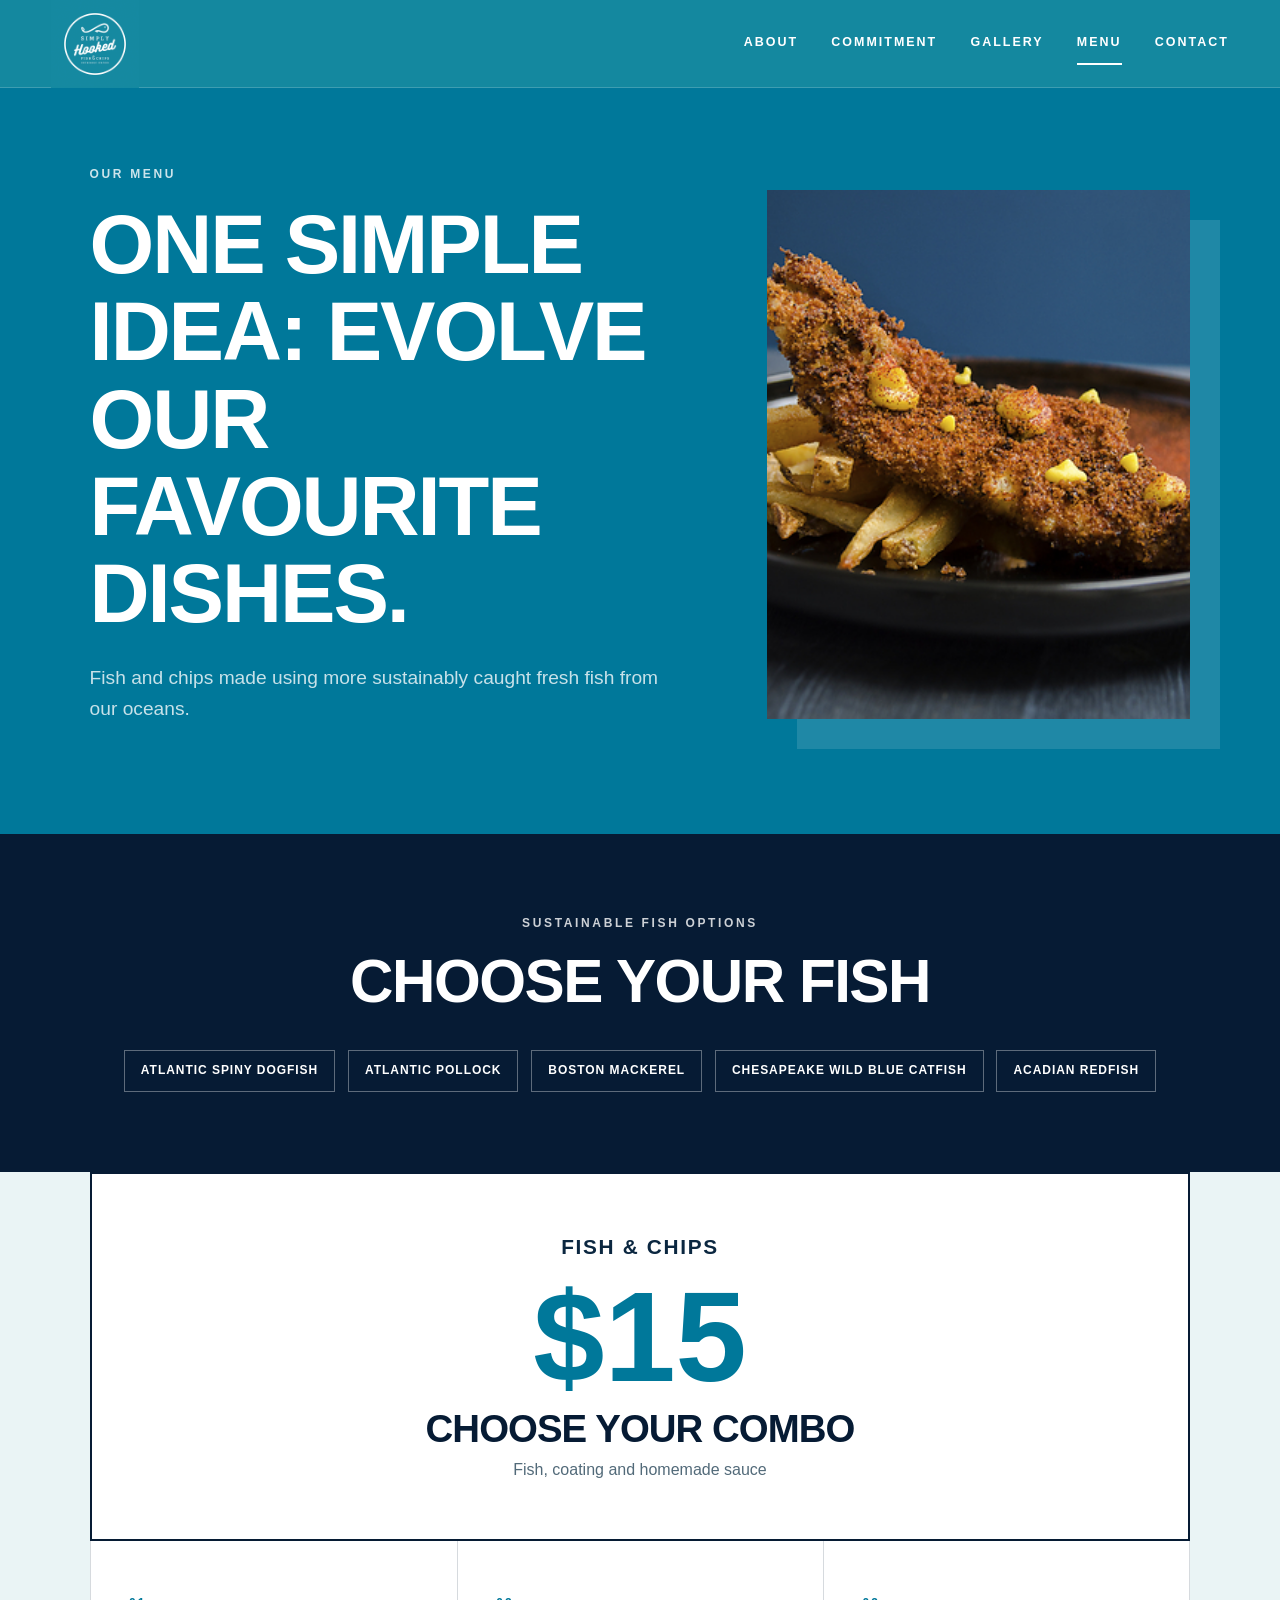
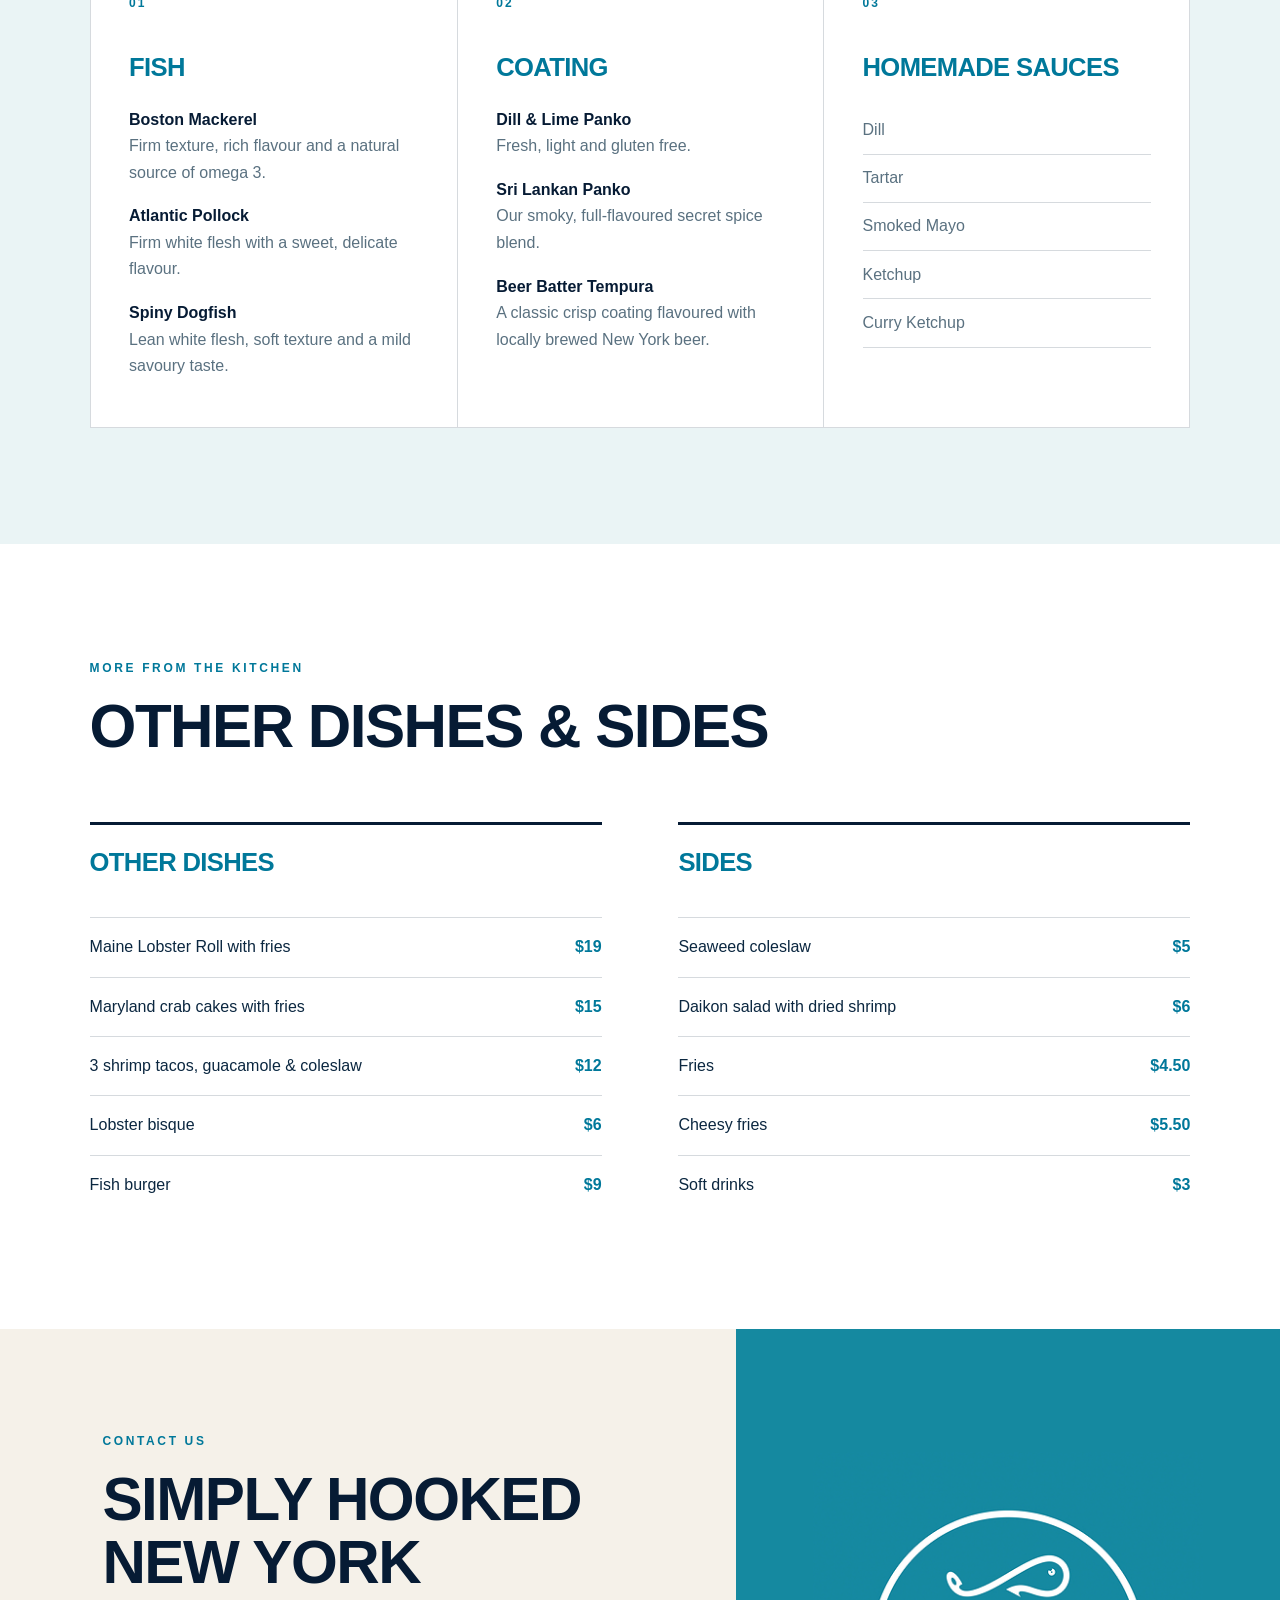
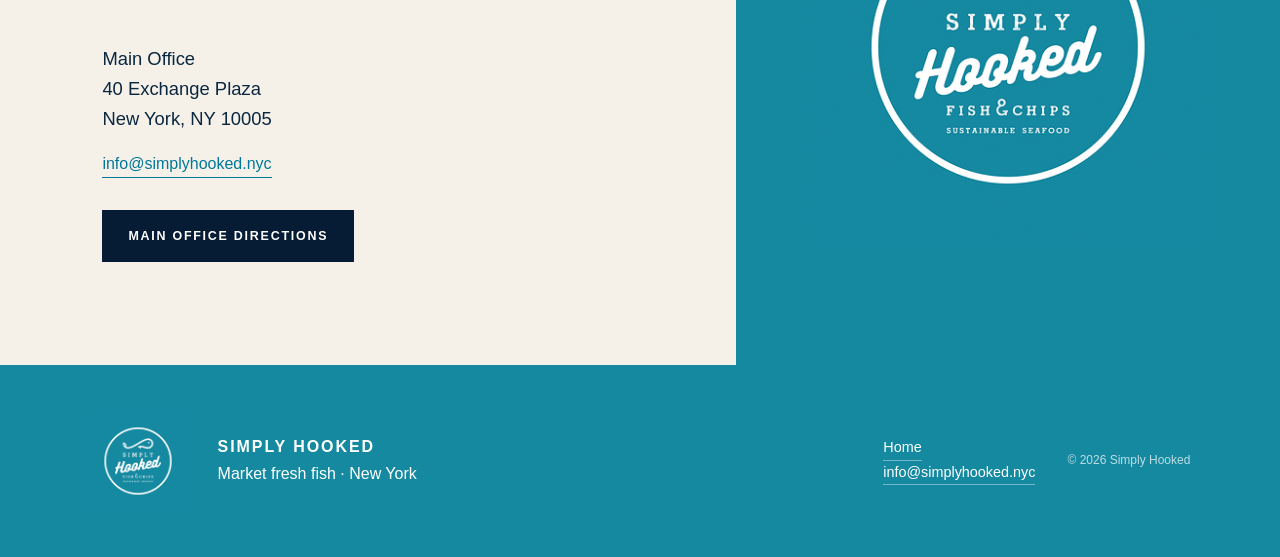
==== menu/index.html @ 81e4b029 "Rebuild Simply Hooked as a standalone Vercel site" ====
<!doctype html>
<html lang="en">
<head>
  <meta charset="utf-8">
  <meta name="viewport" content="width=device-width, initial-scale=1">
  <meta name="description" content="Simply Hooked sustainable fish and chips menu, coatings, sauces and other dishes.">
  <title>Menu | Simply Hooked</title>
  <link rel="icon" type="image/svg+xml" href="/favicon.svg">
  <link rel="stylesheet" href="/styles.css">
  <script src="/script.js" defer></script>
</head>
<body>
  <a class="skip-link" href="#main">Skip to content</a>
  <header class="site-header" data-header>
    <a class="brand" href="/" aria-label="Simply Hooked home">
      <img src="/assets/simply-hooked-logo.jpg" alt="Simply Hooked Fish &amp; Chips">
    </a>
    <button class="menu-toggle" type="button" aria-expanded="false" aria-controls="site-nav" data-menu-toggle>
      <span></span><span></span><span></span>
      <span class="sr-only">Open navigation</span>
    </button>
    <nav class="site-nav" id="site-nav" aria-label="Main navigation" data-nav>
      <a href="/#about">About</a>
      <a href="/#commitment">Commitment</a>
      <a href="/#gallery">Gallery</a>
      <a href="/menu/" aria-current="page">Menu</a>
      <a href="#contact">Contact</a>
    </nav>
  </header>

  <main id="main">
    <section class="menu-hero">
      <div class="menu-hero-copy reveal">
        <p class="eyebrow">Our menu</p>
        <h1>One simple idea: evolve our favourite dishes.</h1>
        <p>Fish and chips made using more sustainably caught fresh fish from our oceans.</p>
      </div>
      <div class="menu-hero-photo reveal delay-1">
        <img src="/assets/simply-hooked-fish.jpg" alt="Simply Hooked fish and chips">
      </div>
    </section>

    <section class="fish-options">
      <p class="eyebrow">Sustainable fish options</p>
      <h2>Choose your fish</h2>
      <div class="fish-list" role="list">
        <span role="listitem">Atlantic Spiny Dogfish</span>
        <span role="listitem">Atlantic Pollock</span>
        <span role="listitem">Boston Mackerel</span>
        <span role="listitem">Chesapeake Wild Blue Catfish</span>
        <span role="listitem">Acadian Redfish</span>
      </div>
    </section>

    <section class="combo-section">
      <div class="price-card reveal">
        <p>Fish &amp; Chips</p>
        <strong>$15</strong>
        <h2>Choose your combo</h2>
        <span>Fish, coating and homemade sauce</span>
      </div>
      <div class="combo-columns">
        <article class="menu-column reveal">
          <span class="menu-index">01</span>
          <h3>Fish</h3>
          <dl>
            <dt>Boston Mackerel</dt>
            <dd>Firm texture, rich flavour and a natural source of omega 3.</dd>
            <dt>Atlantic Pollock</dt>
            <dd>Firm white flesh with a sweet, delicate flavour.</dd>
            <dt>Spiny Dogfish</dt>
            <dd>Lean white flesh, soft texture and a mild savoury taste.</dd>
          </dl>
        </article>
        <article class="menu-column reveal delay-1">
          <span class="menu-index">02</span>
          <h3>Coating</h3>
          <dl>
            <dt>Dill &amp; Lime Panko</dt>
            <dd>Fresh, light and gluten free.</dd>
            <dt>Sri Lankan Panko</dt>
            <dd>Our smoky, full-flavoured secret spice blend.</dd>
            <dt>Beer Batter Tempura</dt>
            <dd>A classic crisp coating flavoured with locally brewed New York beer.</dd>
          </dl>
        </article>
        <article class="menu-column reveal delay-2">
          <span class="menu-index">03</span>
          <h3>Homemade Sauces</h3>
          <ul class="plain-list">
            <li>Dill</li>
            <li>Tartar</li>
            <li>Smoked Mayo</li>
            <li>Ketchup</li>
            <li>Curry Ketchup</li>
          </ul>
        </article>
      </div>
    </section>

    <section class="full-menu">
      <div class="section-heading reveal">
        <p class="eyebrow dark">More from the kitchen</p>
        <h2>Other dishes &amp; sides</h2>
      </div>
      <div class="menu-groups">
        <article class="menu-group reveal">
          <h3>Other Dishes</h3>
          <div class="menu-row"><span>Maine Lobster Roll with fries</span><b>$19</b></div>
          <div class="menu-row"><span>Maryland crab cakes with fries</span><b>$15</b></div>
          <div class="menu-row"><span>3 shrimp tacos, guacamole &amp; coleslaw</span><b>$12</b></div>
          <div class="menu-row"><span>Lobster bisque</span><b>$6</b></div>
          <div class="menu-row"><span>Fish burger</span><b>$9</b></div>
        </article>
        <article class="menu-group reveal delay-1">
          <h3>Sides</h3>
          <div class="menu-row"><span>Seaweed coleslaw</span><b>$5</b></div>
          <div class="menu-row"><span>Daikon salad with dried shrimp</span><b>$6</b></div>
          <div class="menu-row"><span>Fries</span><b>$4.50</b></div>
          <div class="menu-row"><span>Cheesy fries</span><b>$5.50</b></div>
          <div class="menu-row"><span>Soft drinks</span><b>$3</b></div>
        </article>
      </div>
    </section>

    <section class="contact" id="contact">
      <div class="contact-copy reveal">
        <p class="eyebrow dark">Contact us</p>
        <h2>Simply Hooked New York</h2>
        <address>
          Main Office<br>
          40 Exchange Plaza<br>
          New York, NY 10005
        </address>
        <a class="contact-email" href="mailto:info@simplyhooked.nyc">info@simplyhooked.nyc</a>
        <a class="button button-dark" href="https://www.google.com/maps/search/?api=1&amp;query=40+Exchange+Plaza+New+York+NY+10005" target="_blank" rel="noopener">Main office directions</a>
      </div>
      <div class="contact-mark reveal delay-1">
        <img src="/assets/simply-hooked-logo.jpg" alt="Simply Hooked Fish &amp; Chips">
      </div>
    </section>
  </main>

  <footer class="site-footer">
    <a class="footer-brand" href="/">
      <img src="/assets/simply-hooked-logo.jpg" alt="Simply Hooked">
    </a>
    <div>
      <p class="footer-title">Simply Hooked</p>
      <p>Market fresh fish · New York</p>
    </div>
    <div class="footer-links">
      <a href="/">Home</a>
      <a href="mailto:info@simplyhooked.nyc">info@simplyhooked.nyc</a>
    </div>
    <p class="copyright">© <span data-year></span> Simply Hooked</p>
  </footer>
</body>
</html>
---- styles.css ----
:root {
  --teal: #1589a0;
  --teal-deep: #00789a;
  --teal-dark: #00647f;
  --navy: #061b34;
  --ink: #0b2740;
  --mist: #eaf4f5;
  --sand: #f5f1e9;
  --white: #fff;
  --line: rgba(6, 27, 52, .16);
  --font-display: "Avenir Next Condensed", "Arial Narrow", "Helvetica Neue", Arial, sans-serif;
  --font-body: "Avenir Next", "Helvetica Neue", Arial, sans-serif;
}

* { box-sizing: border-box; }
html { scroll-behavior: smooth; }
body {
  margin: 0;
  color: var(--ink);
  background: var(--white);
  font-family: var(--font-body);
  font-size: 16px;
  line-height: 1.65;
  -webkit-font-smoothing: antialiased;
}
img { display: block; max-width: 100%; }
a { color: inherit; text-decoration: none; }
button { font: inherit; }
.sr-only { position: absolute; width: 1px; height: 1px; padding: 0; margin: -1px; overflow: hidden; clip: rect(0, 0, 0, 0); white-space: nowrap; border: 0; }
.skip-link { position: fixed; left: 1rem; top: -5rem; z-index: 100; padding: .8rem 1rem; background: var(--white); color: var(--navy); border-radius: .25rem; }
.skip-link:focus { top: 1rem; }

.site-header {
  position: fixed;
  inset: 0 0 auto 0;
  z-index: 50;
  height: 88px;
  padding: 0 clamp(1.2rem, 4vw, 4.5rem);
  display: flex;
  align-items: center;
  justify-content: space-between;
  background: rgba(21, 137, 160, .96);
  border-bottom: 1px solid rgba(255,255,255,.18);
  transition: height .25s ease, box-shadow .25s ease;
}
.site-header.is-scrolled { height: 72px; box-shadow: 0 12px 30px rgba(3,23,41,.16); }
.brand { width: 88px; height: 88px; overflow: hidden; transition: width .25s ease, height .25s ease; }
.brand img { width: 100%; height: 100%; object-fit: cover; }
.site-header.is-scrolled .brand { width: 72px; height: 72px; }
.site-nav { display: flex; align-items: center; gap: clamp(1rem, 2.6vw, 2.5rem); }
.site-nav a { color: var(--white); text-transform: uppercase; font-size: .78rem; font-weight: 700; letter-spacing: .16em; padding: .65rem 0; border-bottom: 2px solid transparent; }
.site-nav a:hover, .site-nav a:focus-visible, .site-nav a[aria-current="page"] { border-color: var(--white); }
.menu-toggle { display: none; border: 0; background: none; padding: .65rem; cursor: pointer; }
.menu-toggle > span:not(.sr-only) { display: block; width: 26px; height: 2px; margin: 5px 0; background: var(--white); }

.hero { min-height: 790px; padding: 180px clamp(1.2rem, 7vw, 8rem) 120px; position: relative; overflow: hidden; color: var(--white); }
.home-hero {
  display: grid;
  grid-template-columns: minmax(0, 1fr) minmax(360px, .8fr);
  gap: clamp(3rem, 7vw, 8rem);
  align-items: center;
  background:
    radial-gradient(circle at 12% 20%, rgba(255,255,255,.12), transparent 28%),
    linear-gradient(135deg, var(--teal) 0%, var(--teal-deep) 52%, var(--teal-dark) 100%);
}
.home-hero::before { content: ""; position: absolute; width: 520px; height: 520px; border: 1px solid rgba(255,255,255,.12); border-radius: 50%; left: -220px; top: 120px; box-shadow: 0 0 0 70px rgba(255,255,255,.025), 0 0 0 140px rgba(255,255,255,.018); }
.hero-copy, .hero-image { position: relative; z-index: 2; }
.eyebrow { margin: 0 0 1rem; text-transform: uppercase; font-size: .75rem; font-weight: 800; letter-spacing: .22em; color: rgba(255,255,255,.8); }
.eyebrow.dark { color: var(--teal-deep); }
h1, h2, h3, p { margin-top: 0; }
h1, h2, h3 { font-family: var(--font-display); line-height: 1.05; letter-spacing: -.025em; }
h1 { max-width: 760px; margin-bottom: 1.5rem; font-size: clamp(3.6rem, 7.4vw, 7.8rem); font-weight: 800; text-transform: uppercase; }
h2 { font-size: clamp(2.4rem, 4.7vw, 5.1rem); font-weight: 800; text-transform: uppercase; }
h3 { font-size: clamp(1.35rem, 2vw, 2rem); }
.hero-lede { max-width: 650px; margin-bottom: 2rem; font-size: clamp(1.05rem, 1.4vw, 1.3rem); color: rgba(255,255,255,.88); }
.hero-actions { display: flex; align-items: center; gap: 1.6rem; flex-wrap: wrap; }
.button { display: inline-flex; justify-content: center; align-items: center; min-height: 52px; padding: .75rem 1.5rem; border: 2px solid currentColor; font-size: .78rem; font-weight: 800; letter-spacing: .14em; text-transform: uppercase; transition: transform .2s ease, background .2s ease, color .2s ease; }
.button:hover, .button:focus-visible { transform: translateY(-2px); }
.button-light { background: var(--white); color: var(--teal-deep); border-color: var(--white); }
.button-light:hover { background: transparent; color: var(--white); }
.button-dark { background: var(--navy); color: var(--white); border-color: var(--navy); }
.button-dark:hover { background: transparent; color: var(--navy); }
.text-link { font-size: .8rem; font-weight: 800; letter-spacing: .14em; text-transform: uppercase; border-bottom: 1px solid rgba(255,255,255,.7); }
.hero-image { align-self: stretch; min-height: 470px; margin: 30px 0; overflow: hidden; box-shadow: 0 30px 70px rgba(0,31,54,.28); }
.hero-image img { width: 100%; height: 100%; object-fit: cover; transform: scale(1.04); }
.image-note { position: absolute; left: 0; bottom: 0; padding: 1rem 1.4rem; background: var(--navy); font-size: .76rem; letter-spacing: .1em; text-transform: uppercase; }
.wave-edge { position: absolute; z-index: 3; inset: auto 0 0; height: 48px; background: radial-gradient(38px 32px at 50% 0, transparent 50%, var(--white) 52%) repeat-x; background-size: 76px 48px; }

.intro { padding: clamp(6rem, 10vw, 10rem) clamp(1.2rem, 7vw, 8rem); }
.section-heading { max-width: 780px; margin-bottom: 4rem; }
.section-heading h2 { margin-bottom: 0; color: var(--navy); }
.section-heading.centered { margin-inline: auto; text-align: center; }
.story-grid { display: grid; grid-template-columns: repeat(3, minmax(0, 1fr)); border-top: 1px solid var(--line); }
.story-card { padding: 2.25rem clamp(1.2rem, 3vw, 3rem) 1rem 0; }
.story-card + .story-card { padding-left: clamp(1.2rem, 3vw, 3rem); border-left: 1px solid var(--line); }
.number, .menu-index { display: inline-block; margin-bottom: 2.5rem; color: var(--teal-deep); font-size: .75rem; font-weight: 800; letter-spacing: .18em; }
.story-card h3 { min-height: 2.1em; color: var(--navy); text-transform: uppercase; }
.story-card p { color: #496172; }

.commitment { min-height: 650px; display: grid; grid-template-columns: .75fr 1.25fr; background: var(--navy); color: var(--white); }
.commitment-mark { display: grid; place-items: center; min-height: 500px; position: relative; overflow: hidden; background: var(--teal); }
.commitment-mark::before, .commitment-mark::after { content: ""; position: absolute; border: 1px solid rgba(255,255,255,.28); border-radius: 50%; }
.commitment-mark::before { width: 390px; height: 390px; }
.commitment-mark::after { width: 270px; height: 270px; }
.commitment-mark span { z-index: 1; font-family: var(--font-display); font-size: clamp(6rem, 13vw, 13rem); font-weight: 900; letter-spacing: -.12em; color: transparent; -webkit-text-stroke: 2px rgba(255,255,255,.75); }
.commitment-copy { align-self: center; max-width: 800px; padding: clamp(4rem, 8vw, 8rem); }
.commitment-copy h2 { margin-bottom: 2rem; }
.commitment-copy p:not(.eyebrow) { max-width: 680px; color: rgba(255,255,255,.72); }

.gallery { padding: clamp(6rem, 10vw, 10rem) clamp(1.2rem, 7vw, 8rem); background: var(--teal-deep); color: var(--white); }
.gallery .section-heading h2 { color: var(--white); }
.gallery-grid { display: grid; grid-template-columns: 1.35fr .75fr .75fr; grid-template-rows: 260px 260px; gap: 1rem; }
.gallery-main { grid-row: 1 / span 2; margin: 0; position: relative; overflow: hidden; }
.gallery-main img { width: 100%; height: 100%; object-fit: cover; }
.gallery-main figcaption { position: absolute; inset: auto 0 0; padding: 1.1rem 1.3rem; background: linear-gradient(transparent, rgba(3,25,45,.8)); text-transform: uppercase; font-size: .8rem; font-weight: 800; letter-spacing: .13em; }
.gallery-tile { display: flex; flex-direction: column; justify-content: flex-end; min-height: 220px; padding: 1.5rem; border: 1px solid rgba(255,255,255,.28); overflow: hidden; position: relative; }
.gallery-tile::before { content: ""; position: absolute; inset: 0; opacity: .55; }
.gallery-tile span, .gallery-tile strong { position: relative; z-index: 1; }
.gallery-tile span { font-size: .72rem; text-transform: uppercase; letter-spacing: .16em; color: rgba(255,255,255,.72); }
.gallery-tile strong { font-family: var(--font-display); font-size: clamp(1.5rem, 2.2vw, 2.6rem); text-transform: uppercase; }
.tile-fish::before { background: repeating-radial-gradient(circle at 90% 10%, transparent 0 18px, rgba(255,255,255,.18) 19px 20px); }
.tile-coating { background: var(--navy); }
.tile-coating::before { background: linear-gradient(135deg, transparent 20%, rgba(255,255,255,.14) 20% 22%, transparent 22% 42%, rgba(255,255,255,.14) 42% 44%, transparent 44%); }
.tile-sauce { grid-column: 2 / span 2; background: #d7ab58; color: var(--navy); }
.tile-sauce span { color: rgba(6,27,52,.68); }
.tile-sauce::before { background: radial-gradient(circle at 85% 50%, transparent 0 55px, rgba(6,27,52,.2) 56px 58px, transparent 59px 84px, rgba(6,27,52,.15) 85px 87px, transparent 88px); }

.menu-cta { padding: 5rem clamp(1.2rem, 7vw, 8rem); display: flex; align-items: center; justify-content: space-between; gap: 2rem; background: var(--sand); }
.menu-cta h2 { margin-bottom: 0; font-size: clamp(2rem, 4vw, 4rem); color: var(--navy); }

.site-footer { padding: 3rem clamp(1.2rem, 7vw, 8rem); display: grid; grid-template-columns: auto 1fr auto auto; gap: 2rem; align-items: center; background: var(--teal); color: var(--white); }
.footer-brand { width: 96px; height: 96px; overflow: hidden; }
.footer-brand img { width: 100%; height: 100%; object-fit: cover; }
.footer-title { margin-bottom: 0; font-weight: 800; text-transform: uppercase; letter-spacing: .12em; }
.site-footer p { margin-bottom: 0; }
.footer-links { display: flex; flex-direction: column; align-items: flex-start; font-size: .9rem; }
.footer-links a { border-bottom: 1px solid rgba(255,255,255,.4); }
.copyright { font-size: .75rem; opacity: .72; }

/* Menu */
.menu-hero { min-height: 700px; padding: 165px clamp(1.2rem, 7vw, 8rem) 90px; display: grid; grid-template-columns: 1fr .72fr; gap: clamp(2.5rem, 7vw, 7rem); align-items: center; color: var(--white); background: var(--teal-deep); }
.menu-hero-copy h1 { font-size: clamp(3.3rem, 6.5vw, 7rem); }
.menu-hero-copy > p:last-child { max-width: 590px; font-size: 1.2rem; color: rgba(255,255,255,.78); }
.menu-hero-photo { aspect-ratio: 4 / 5; overflow: hidden; box-shadow: 30px 30px 0 rgba(255,255,255,.12); }
.menu-hero-photo img { width: 100%; height: 100%; object-fit: cover; }
.fish-options { padding: 5rem clamp(1.2rem, 7vw, 8rem); text-align: center; background: var(--navy); color: var(--white); }
.fish-options h2 { margin-bottom: 2.3rem; }
.fish-list { display: flex; justify-content: center; flex-wrap: wrap; gap: .8rem; }
.fish-list span { padding: .65rem 1rem; border: 1px solid rgba(255,255,255,.35); text-transform: uppercase; font-size: .75rem; font-weight: 700; letter-spacing: .08em; }
.combo-section { padding: 0 clamp(1.2rem, 7vw, 8rem) clamp(6rem, 9vw, 9rem); background: var(--mist); }
.price-card { transform: translateY(-1px); padding: 3.5rem 2rem; text-align: center; border: 2px solid var(--navy); background: var(--white); }
.price-card > p { margin-bottom: 0; font-size: 1.3rem; font-weight: 800; text-transform: uppercase; letter-spacing: .08em; }
.price-card strong { display: block; margin: .5rem 0; color: var(--teal-deep); font-family: var(--font-display); font-size: clamp(5rem, 10vw, 9rem); line-height: 1; }
.price-card h2 { margin-bottom: .5rem; font-size: clamp(2rem, 3vw, 3.5rem); color: var(--navy); }
.price-card > span { color: #526a79; }
.combo-columns { display: grid; grid-template-columns: repeat(3, minmax(0,1fr)); background: var(--white); border: 1px solid var(--line); border-top: 0; }
.menu-column { padding: 3rem clamp(1.5rem, 3vw, 3.2rem); }
.menu-column + .menu-column { border-left: 1px solid var(--line); }
.menu-column h3 { color: var(--teal-deep); text-transform: uppercase; }
.menu-column dl, .menu-column dd { margin: 0; }
.menu-column dt { margin-top: 1.1rem; font-weight: 800; color: var(--navy); }
.menu-column dd { color: #5a7180; }
.plain-list { margin: 0; padding: 0; list-style: none; color: #5a7180; }
.plain-list li { padding: .65rem 0; border-bottom: 1px solid var(--line); }
.full-menu { padding: clamp(6rem, 9vw, 9rem) clamp(1.2rem, 7vw, 8rem); }
.menu-groups { display: grid; grid-template-columns: 1fr 1fr; gap: clamp(2rem, 6vw, 6rem); }
.menu-group { border-top: 3px solid var(--navy); }
.menu-group h3 { padding: 1.5rem 0 1rem; text-transform: uppercase; color: var(--teal-deep); }
.menu-row { display: grid; grid-template-columns: 1fr auto; gap: 1.5rem; padding: 1rem 0; border-top: 1px solid var(--line); }
.menu-row b { color: var(--teal-deep); }
.contact { min-height: 560px; display: grid; grid-template-columns: 1.15fr .85fr; background: var(--sand); }
.contact-copy { padding: clamp(4.5rem, 8vw, 8rem); }
.contact-copy h2 { max-width: 650px; color: var(--navy); }
.contact-copy address { margin-bottom: 1rem; font-style: normal; font-size: 1.15rem; }
.contact-email { display: block; width: max-content; margin-bottom: 2rem; color: var(--teal-deep); border-bottom: 1px solid currentColor; }
.contact-mark { display: grid; place-items: center; background: var(--teal); }
.contact-mark img { width: min(390px, 76%); }

.reveal { opacity: 0; transform: translateY(22px); transition: opacity .7s ease, transform .7s ease; }
.reveal.is-visible { opacity: 1; transform: none; }
.delay-1 { transition-delay: .1s; }
.delay-2 { transition-delay: .2s; }
@media (prefers-reduced-motion: reduce) { html { scroll-behavior: auto; } .reveal { opacity: 1; transform: none; transition: none; } }

@media (max-width: 980px) {
  .home-hero, .menu-hero { grid-template-columns: 1fr; }
  .home-hero { padding-top: 150px; }
  .hero-image { min-height: 380px; margin-top: 0; }
  .story-grid, .combo-columns { grid-template-columns: 1fr; }
  .story-card + .story-card, .menu-column + .menu-column { padding-left: 0; border-left: 0; border-top: 1px solid var(--line); }
  .story-card { padding: 2rem 0; }
  .story-card h3 { min-height: 0; }
  .commitment { grid-template-columns: 1fr; }
  .commitment-mark { min-height: 380px; }
  .gallery-grid { grid-template-columns: 1fr 1fr; grid-template-rows: 380px 230px 230px; }
  .gallery-main { grid-column: 1 / span 2; grid-row: auto; }
  .tile-sauce { grid-column: 1 / span 2; }
  .menu-hero-photo { aspect-ratio: 16 / 9; }
  .site-footer { grid-template-columns: auto 1fr auto; }
  .copyright { grid-column: 2 / span 2; }
}

@media (max-width: 720px) {
  .site-header { height: 72px; padding-inline: 1rem; }
  .brand, .site-header.is-scrolled .brand { width: 72px; height: 72px; }
  .menu-toggle { display: block; z-index: 2; }
  .site-nav { position: fixed; inset: 72px 0 auto; display: none; padding: 1.25rem; flex-direction: column; align-items: stretch; gap: 0; background: var(--navy); box-shadow: 0 20px 40px rgba(3,23,41,.28); }
  .site-nav.is-open { display: flex; }
  .site-nav a { padding: 1rem .25rem; border-bottom: 1px solid rgba(255,255,255,.14); }
  .hero { min-height: auto; padding: 125px 1.25rem 90px; }
  .home-hero { gap: 2rem; }
  h1 { font-size: clamp(3rem, 16vw, 5rem); }
  h2 { font-size: clamp(2rem, 10vw, 3.3rem); }
  .hero-image { min-height: 280px; }
  .intro, .gallery, .full-menu { padding: 5rem 1.25rem; }
  .section-heading { margin-bottom: 2.5rem; }
  .commitment-copy, .contact-copy { padding: 4.5rem 1.25rem; }
  .gallery-grid { display: block; }
  .gallery-main { height: 360px; margin-bottom: 1rem; }
  .gallery-tile { margin-bottom: 1rem; }
  .menu-cta { padding: 3.5rem 1.25rem; align-items: flex-start; flex-direction: column; }
  .site-footer { padding: 2.5rem 1.25rem; grid-template-columns: auto 1fr; }
  .footer-links, .copyright { grid-column: 1 / span 2; }
  .menu-hero { min-height: auto; padding: 125px 1.25rem 5rem; }
  .menu-hero-copy h1 { font-size: clamp(3rem, 14vw, 5.4rem); }
  .fish-options, .combo-section { padding-inline: 1.25rem; }
  .fish-options { padding-block: 4.5rem; }
  .price-card { padding-inline: 1rem; }
  .menu-column { padding: 2.25rem 1.4rem; }
  .menu-groups, .contact { grid-template-columns: 1fr; }
  .contact-mark { min-height: 360px; }
}
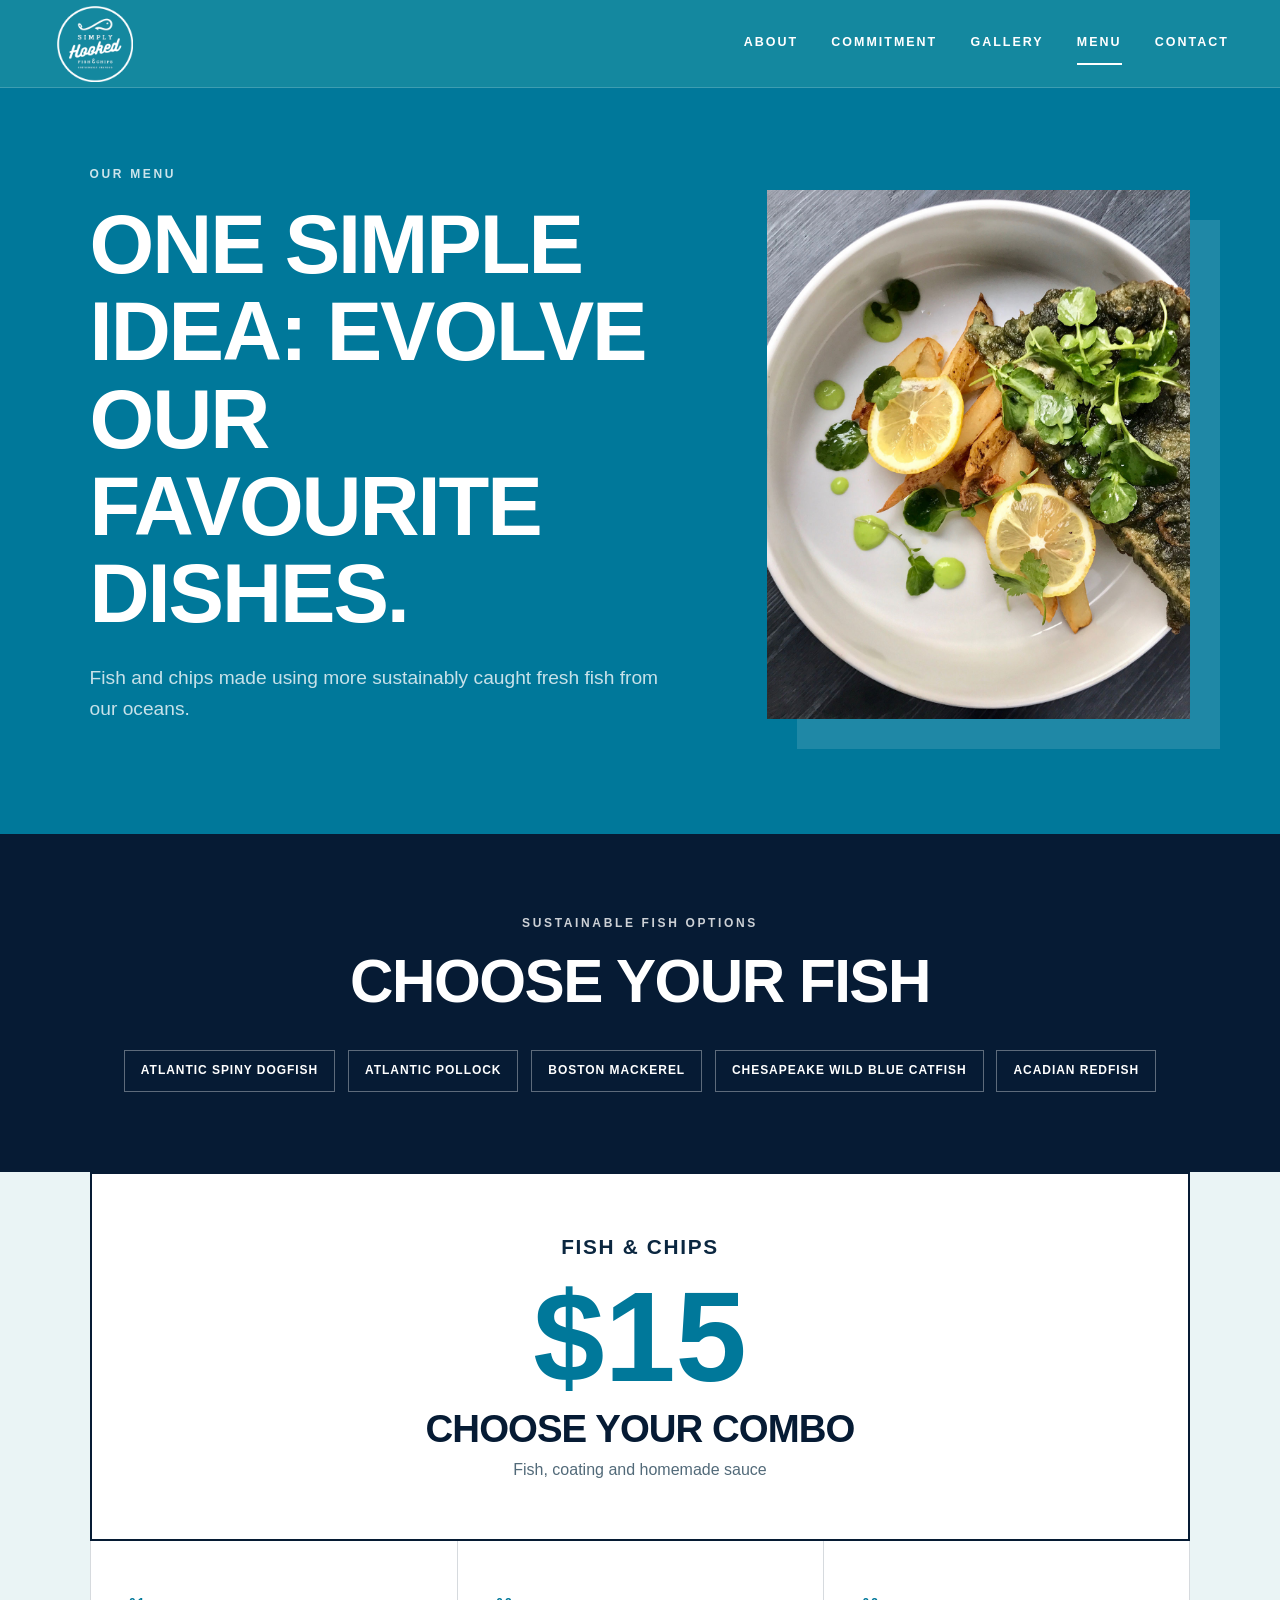
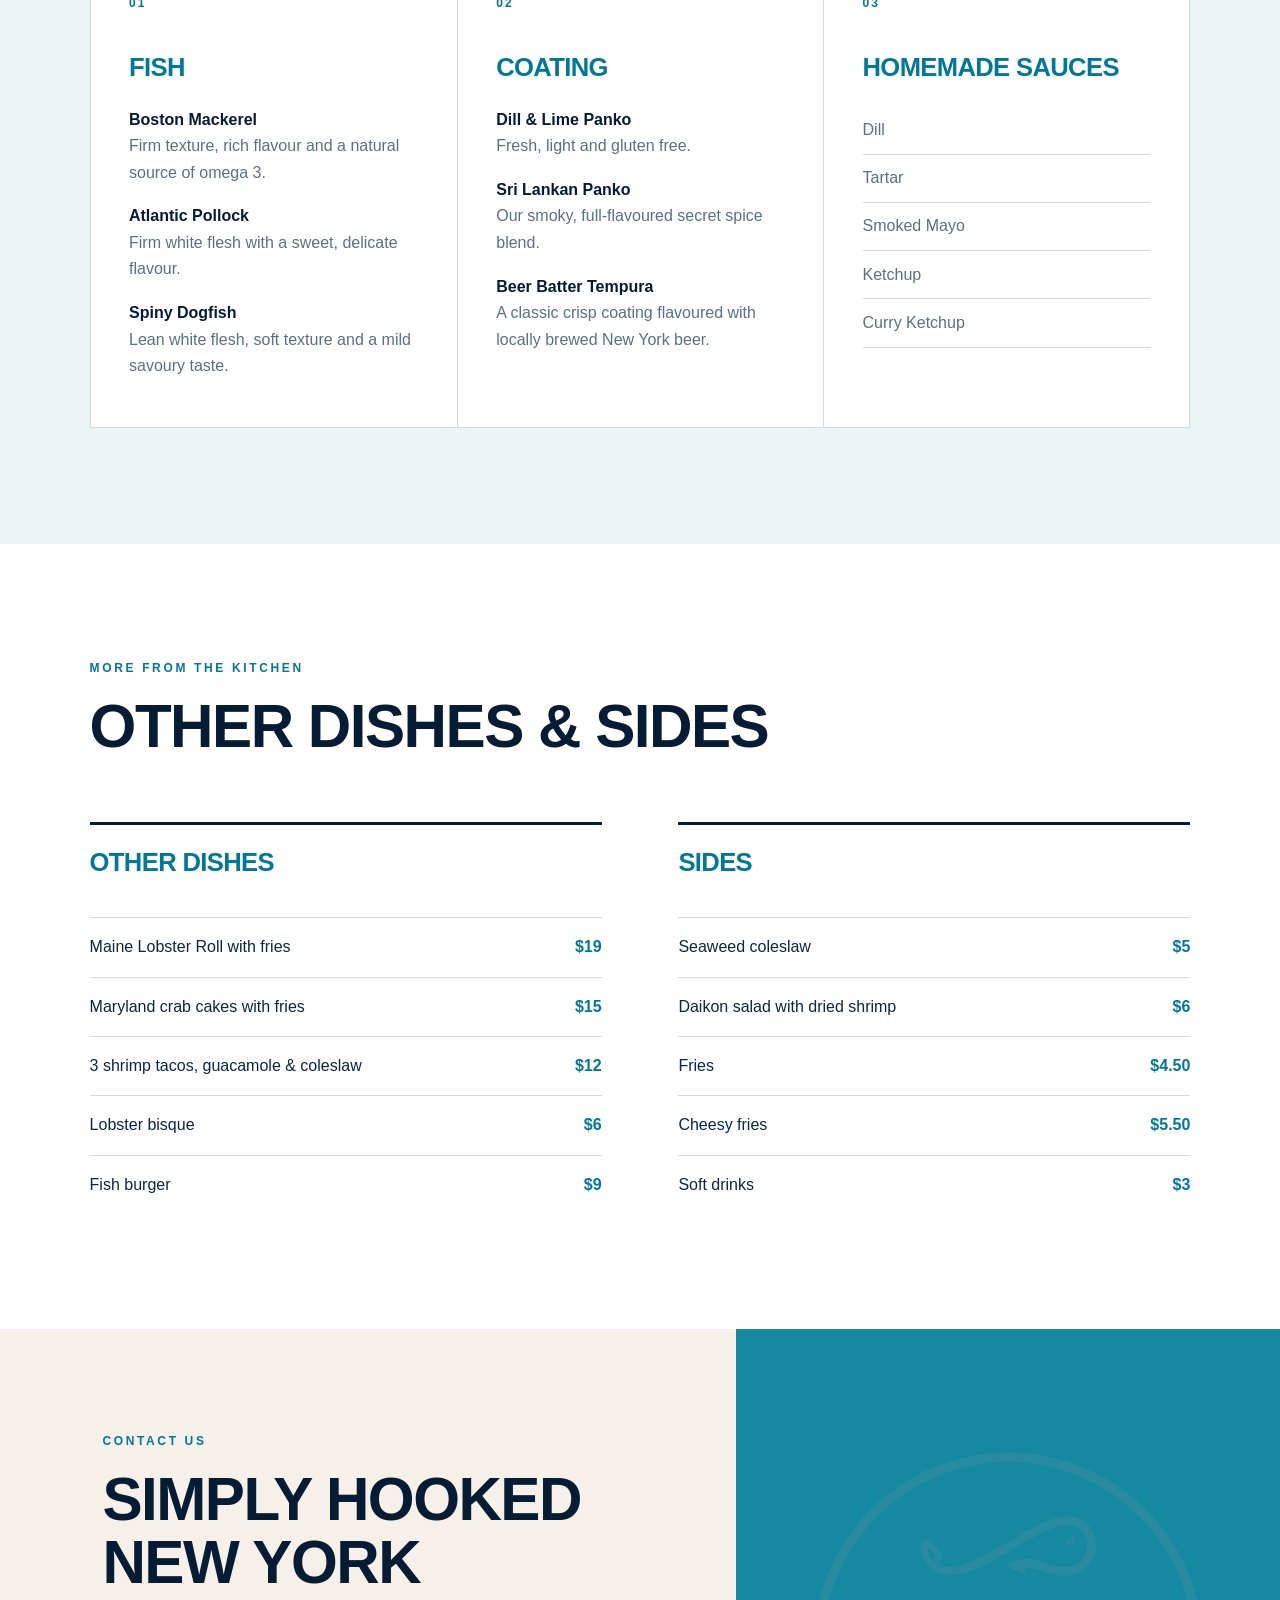
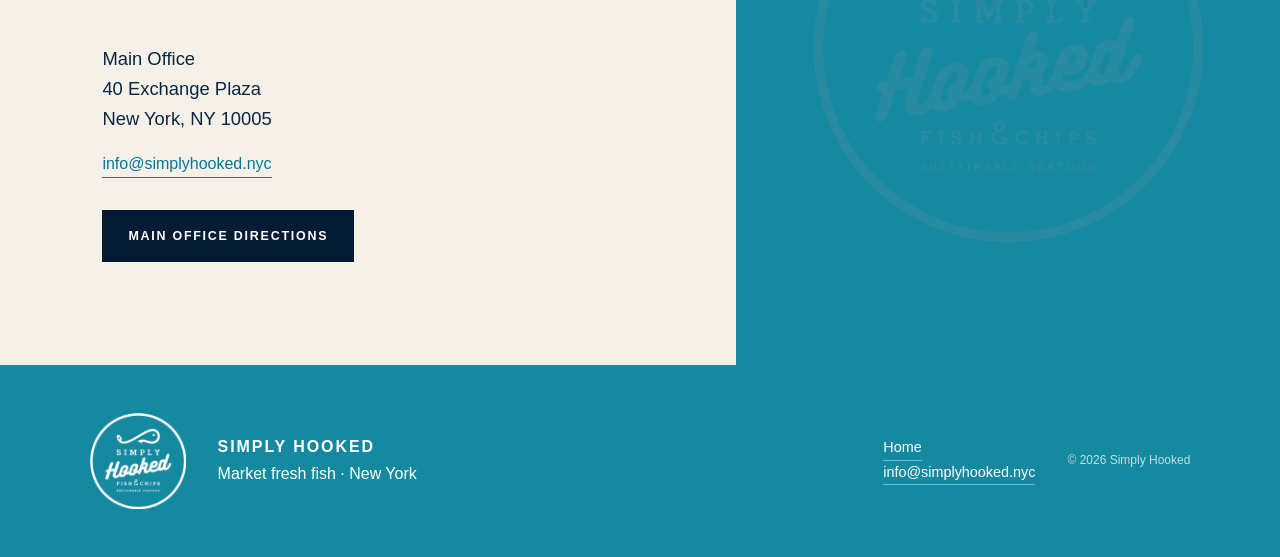
==== commit 09b151ab: "Use original Simply Hooked media assets" ====
--- a/menu/index.html
+++ b/menu/index.html
@@ -13,7 +13,7 @@
   <a class="skip-link" href="#main">Skip to content</a>
   <header class="site-header" data-header>
     <a class="brand" href="/" aria-label="Simply Hooked home">
-      <img src="/assets/simply-hooked-logo.jpg" alt="Simply Hooked Fish &amp; Chips">
+      <img src="/assets/Simply-Hooked-Logo-white-400.png" alt="Simply Hooked Fish &amp; Chips">
     </a>
     <button class="menu-toggle" type="button" aria-expanded="false" aria-controls="site-nav" data-menu-toggle>
       <span></span><span></span><span></span>
@@ -36,7 +36,7 @@
         <p>Fish and chips made using more sustainably caught fresh fish from our oceans.</p>
       </div>
       <div class="menu-hero-photo reveal delay-1">
-        <img src="/assets/simply-hooked-fish.jpg" alt="Simply Hooked fish and chips">
+        <img src="/assets/menumain.jpg" alt="Simply Hooked menu dishes">
       </div>
     </section>
 
@@ -136,14 +136,14 @@
         <a class="button button-dark" href="https://www.google.com/maps/search/?api=1&amp;query=40+Exchange+Plaza+New+York+NY+10005" target="_blank" rel="noopener">Main office directions</a>
       </div>
       <div class="contact-mark reveal delay-1">
-        <img src="/assets/simply-hooked-logo.jpg" alt="Simply Hooked Fish &amp; Chips">
+        <img src="/assets/Simply-Hooked-Logo-blue-400.png" alt="Simply Hooked Fish &amp; Chips">
       </div>
     </section>
   </main>
 
   <footer class="site-footer">
     <a class="footer-brand" href="/">
-      <img src="/assets/simply-hooked-logo.jpg" alt="Simply Hooked">
+      <img src="/assets/Simply-Hooked-Logo-white-400.png" alt="Simply Hooked">
     </a>
     <div>
       <p class="footer-title">Simply Hooked</p>
--- a/styles.css
+++ b/styles.css
@@ -45,7 +45,7 @@
 }
 .site-header.is-scrolled { height: 72px; box-shadow: 0 12px 30px rgba(3,23,41,.16); }
 .brand { width: 88px; height: 88px; overflow: hidden; transition: width .25s ease, height .25s ease; }
-.brand img { width: 100%; height: 100%; object-fit: cover; }
+.brand img { width: 100%; height: 100%; object-fit: contain; padding: 6px; }
 .site-header.is-scrolled .brand { width: 72px; height: 72px; }
 .site-nav { display: flex; align-items: center; gap: clamp(1rem, 2.6vw, 2.5rem); }
 .site-nav a { color: var(--white); text-transform: uppercase; font-size: .78rem; font-weight: 700; letter-spacing: .16em; padding: .65rem 0; border-bottom: 2px solid transparent; }
@@ -115,6 +115,7 @@
 .gallery-main figcaption { position: absolute; inset: auto 0 0; padding: 1.1rem 1.3rem; background: linear-gradient(transparent, rgba(3,25,45,.8)); text-transform: uppercase; font-size: .8rem; font-weight: 800; letter-spacing: .13em; }
 .gallery-tile { display: flex; flex-direction: column; justify-content: flex-end; min-height: 220px; padding: 1.5rem; border: 1px solid rgba(255,255,255,.28); overflow: hidden; position: relative; }
 .gallery-tile::before { content: ""; position: absolute; inset: 0; opacity: .55; }
+.gallery-photo::before { background: linear-gradient(0deg, rgba(6,27,52,.78), rgba(6,27,52,.05)), var(--tile-image) center / cover no-repeat; opacity: 1; }
 .gallery-tile span, .gallery-tile strong { position: relative; z-index: 1; }
 .gallery-tile span { font-size: .72rem; text-transform: uppercase; letter-spacing: .16em; color: rgba(255,255,255,.72); }
 .gallery-tile strong { font-family: var(--font-display); font-size: clamp(1.5rem, 2.2vw, 2.6rem); text-transform: uppercase; }
@@ -130,7 +131,7 @@
 
 .site-footer { padding: 3rem clamp(1.2rem, 7vw, 8rem); display: grid; grid-template-columns: auto 1fr auto auto; gap: 2rem; align-items: center; background: var(--teal); color: var(--white); }
 .footer-brand { width: 96px; height: 96px; overflow: hidden; }
-.footer-brand img { width: 100%; height: 100%; object-fit: cover; }
+.footer-brand img { width: 100%; height: 100%; object-fit: contain; }
 .footer-title { margin-bottom: 0; font-weight: 800; text-transform: uppercase; letter-spacing: .12em; }
 .site-footer p { margin-bottom: 0; }
 .footer-links { display: flex; flex-direction: column; align-items: flex-start; font-size: .9rem; }
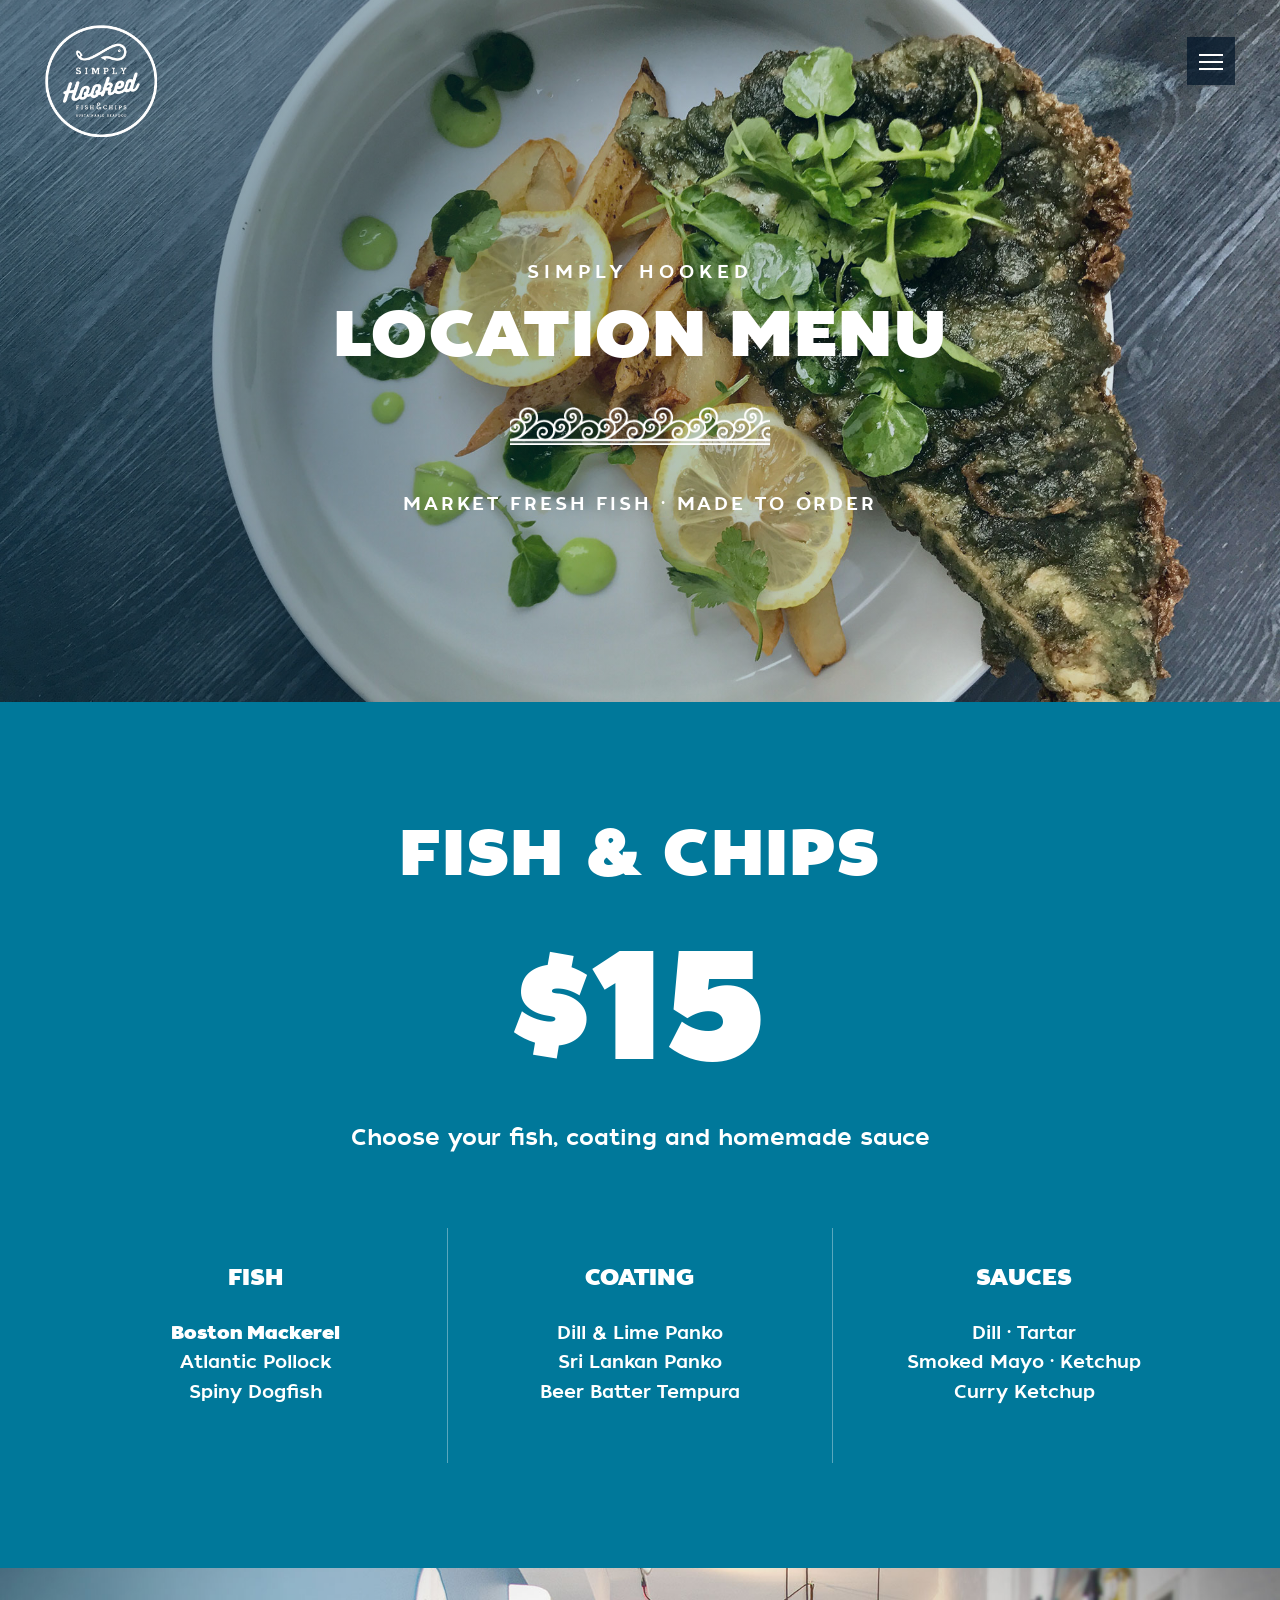
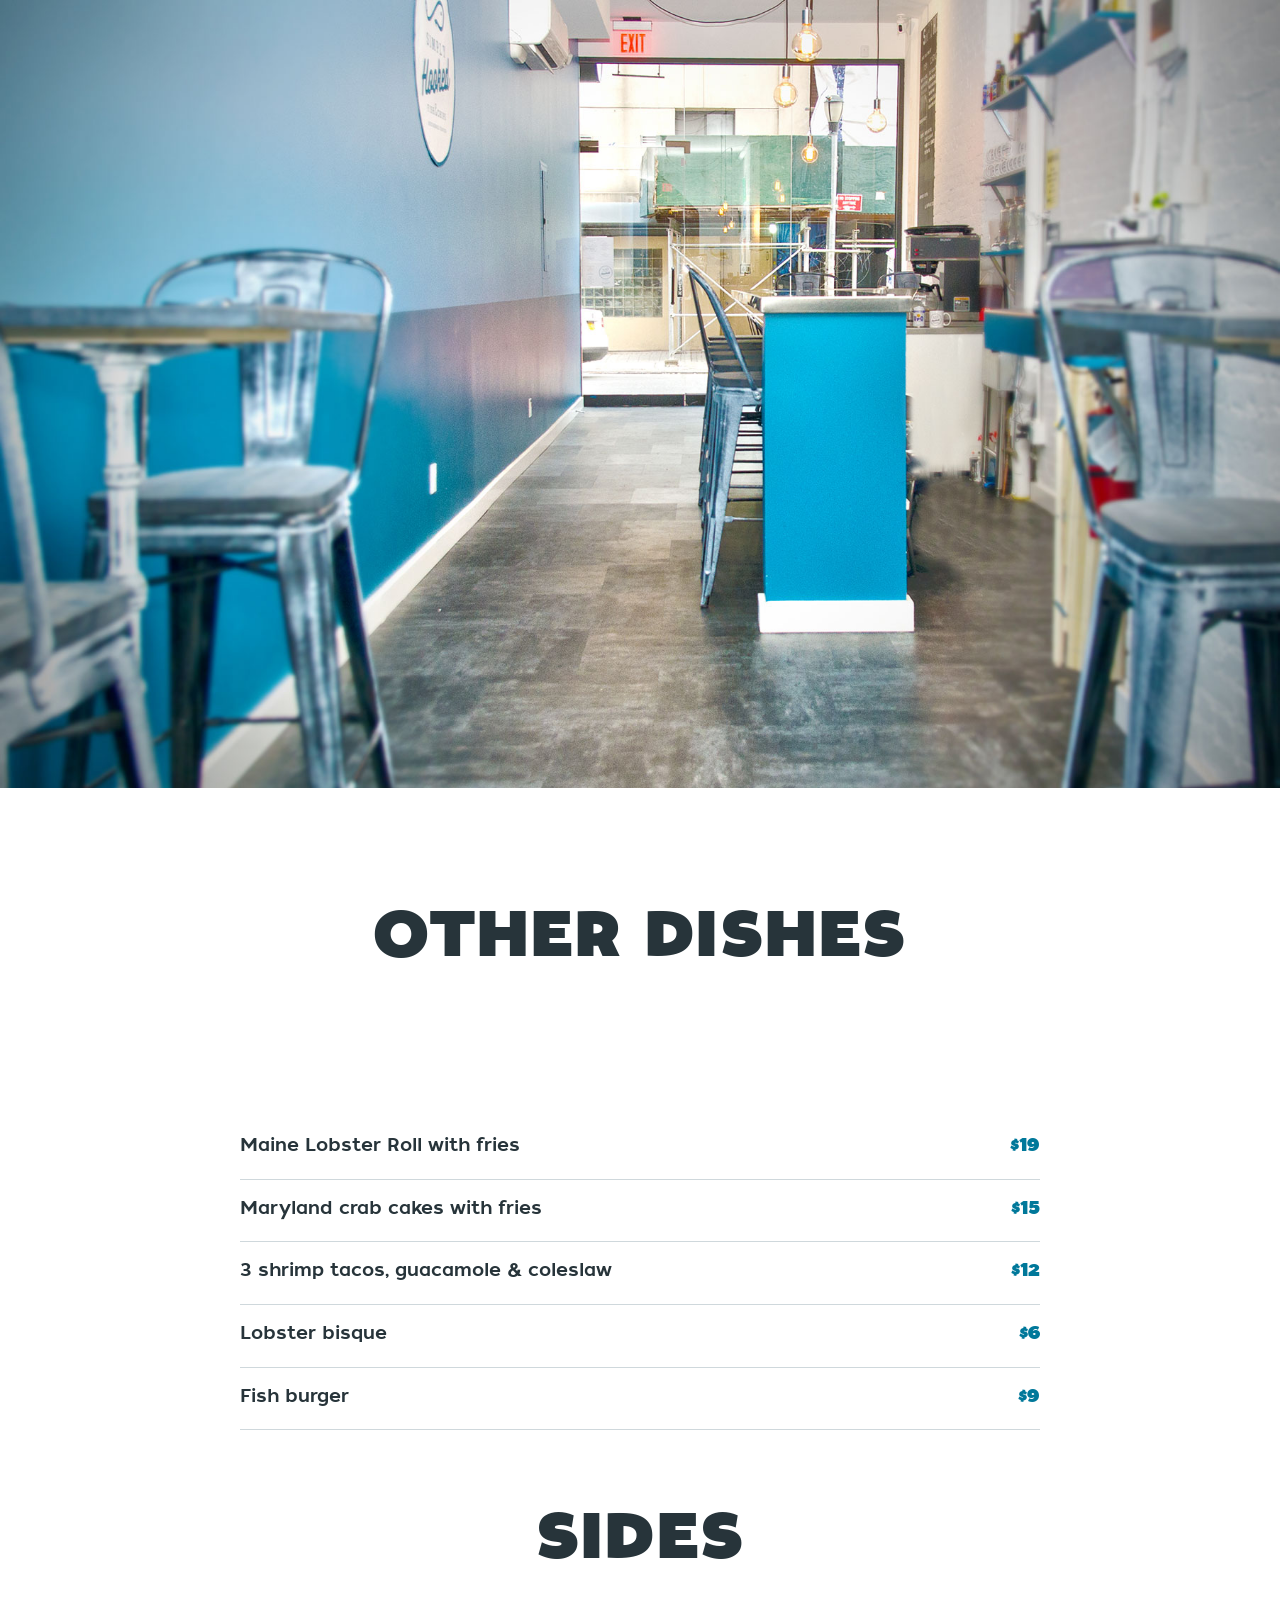
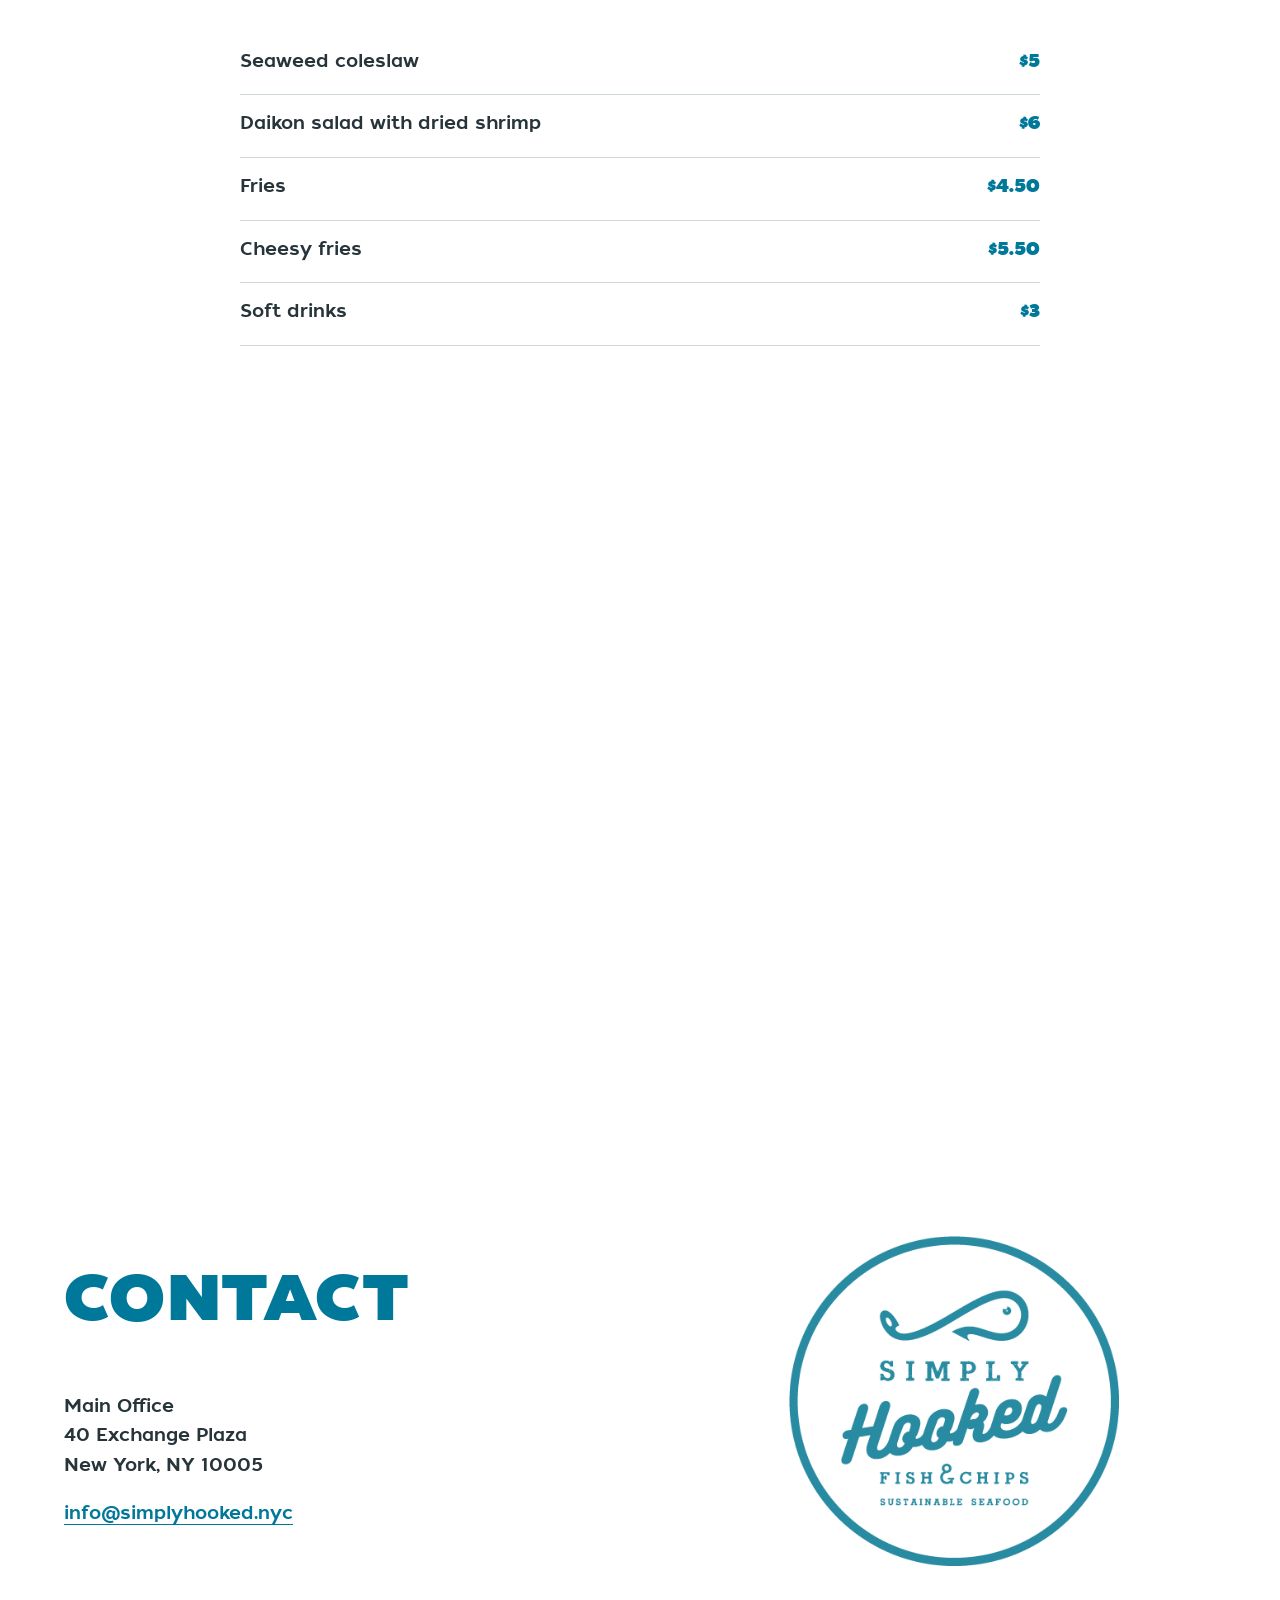
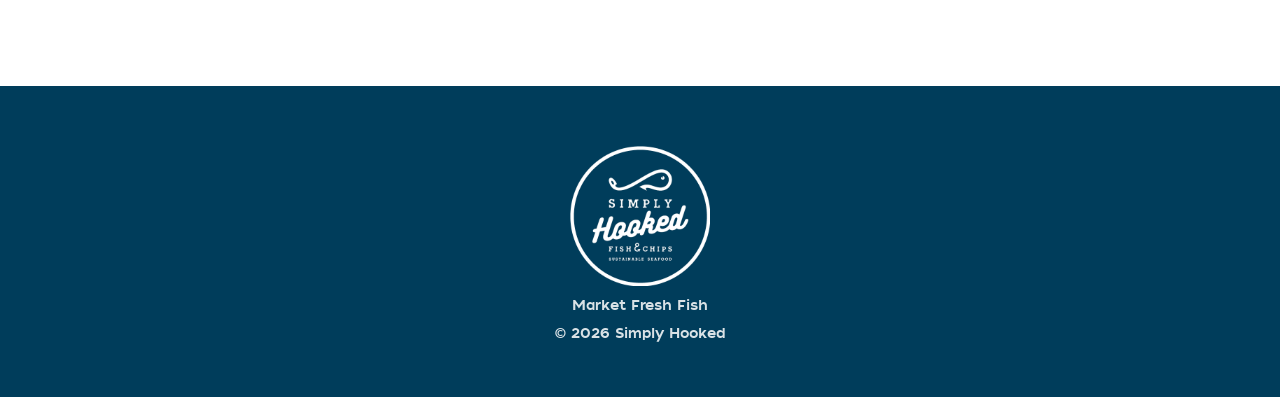
==== commit ccdbf88d: "Match the original Simply Hooked underwater design" ====
--- a/menu/index.html
+++ b/menu/index.html
@@ -1,159 +1,7 @@
-<!doctype html>
-<html lang="en">
-<head>
-  <meta charset="utf-8">
-  <meta name="viewport" content="width=device-width, initial-scale=1">
-  <meta name="description" content="Simply Hooked sustainable fish and chips menu, coatings, sauces and other dishes.">
-  <title>Menu | Simply Hooked</title>
-  <link rel="icon" type="image/svg+xml" href="/favicon.svg">
-  <link rel="stylesheet" href="/styles.css">
-  <script src="/script.js" defer></script>
-</head>
-<body>
-  <a class="skip-link" href="#main">Skip to content</a>
-  <header class="site-header" data-header>
-    <a class="brand" href="/" aria-label="Simply Hooked home">
-      <img src="/assets/Simply-Hooked-Logo-white-400.png" alt="Simply Hooked Fish &amp; Chips">
-    </a>
-    <button class="menu-toggle" type="button" aria-expanded="false" aria-controls="site-nav" data-menu-toggle>
-      <span></span><span></span><span></span>
-      <span class="sr-only">Open navigation</span>
-    </button>
-    <nav class="site-nav" id="site-nav" aria-label="Main navigation" data-nav>
-      <a href="/#about">About</a>
-      <a href="/#commitment">Commitment</a>
-      <a href="/#gallery">Gallery</a>
-      <a href="/menu/" aria-current="page">Menu</a>
-      <a href="#contact">Contact</a>
-    </nav>
-  </header>
-
-  <main id="main">
-    <section class="menu-hero">
-      <div class="menu-hero-copy reveal">
-        <p class="eyebrow">Our menu</p>
-        <h1>One simple idea: evolve our favourite dishes.</h1>
-        <p>Fish and chips made using more sustainably caught fresh fish from our oceans.</p>
-      </div>
-      <div class="menu-hero-photo reveal delay-1">
-        <img src="/assets/menumain.jpg" alt="Simply Hooked menu dishes">
-      </div>
-    </section>
-
-    <section class="fish-options">
-      <p class="eyebrow">Sustainable fish options</p>
-      <h2>Choose your fish</h2>
-      <div class="fish-list" role="list">
-        <span role="listitem">Atlantic Spiny Dogfish</span>
-        <span role="listitem">Atlantic Pollock</span>
-        <span role="listitem">Boston Mackerel</span>
-        <span role="listitem">Chesapeake Wild Blue Catfish</span>
-        <span role="listitem">Acadian Redfish</span>
-      </div>
-    </section>
-
-    <section class="combo-section">
-      <div class="price-card reveal">
-        <p>Fish &amp; Chips</p>
-        <strong>$15</strong>
-        <h2>Choose your combo</h2>
-        <span>Fish, coating and homemade sauce</span>
-      </div>
-      <div class="combo-columns">
-        <article class="menu-column reveal">
-          <span class="menu-index">01</span>
-          <h3>Fish</h3>
-          <dl>
-            <dt>Boston Mackerel</dt>
-            <dd>Firm texture, rich flavour and a natural source of omega 3.</dd>
-            <dt>Atlantic Pollock</dt>
-            <dd>Firm white flesh with a sweet, delicate flavour.</dd>
-            <dt>Spiny Dogfish</dt>
-            <dd>Lean white flesh, soft texture and a mild savoury taste.</dd>
-          </dl>
-        </article>
-        <article class="menu-column reveal delay-1">
-          <span class="menu-index">02</span>
-          <h3>Coating</h3>
-          <dl>
-            <dt>Dill &amp; Lime Panko</dt>
-            <dd>Fresh, light and gluten free.</dd>
-            <dt>Sri Lankan Panko</dt>
-            <dd>Our smoky, full-flavoured secret spice blend.</dd>
-            <dt>Beer Batter Tempura</dt>
-            <dd>A classic crisp coating flavoured with locally brewed New York beer.</dd>
-          </dl>
-        </article>
-        <article class="menu-column reveal delay-2">
-          <span class="menu-index">03</span>
-          <h3>Homemade Sauces</h3>
-          <ul class="plain-list">
-            <li>Dill</li>
-            <li>Tartar</li>
-            <li>Smoked Mayo</li>
-            <li>Ketchup</li>
-            <li>Curry Ketchup</li>
-          </ul>
-        </article>
-      </div>
-    </section>
-
-    <section class="full-menu">
-      <div class="section-heading reveal">
-        <p class="eyebrow dark">More from the kitchen</p>
-        <h2>Other dishes &amp; sides</h2>
-      </div>
-      <div class="menu-groups">
-        <article class="menu-group reveal">
-          <h3>Other Dishes</h3>
-          <div class="menu-row"><span>Maine Lobster Roll with fries</span><b>$19</b></div>
-          <div class="menu-row"><span>Maryland crab cakes with fries</span><b>$15</b></div>
-          <div class="menu-row"><span>3 shrimp tacos, guacamole &amp; coleslaw</span><b>$12</b></div>
-          <div class="menu-row"><span>Lobster bisque</span><b>$6</b></div>
-          <div class="menu-row"><span>Fish burger</span><b>$9</b></div>
-        </article>
-        <article class="menu-group reveal delay-1">
-          <h3>Sides</h3>
-          <div class="menu-row"><span>Seaweed coleslaw</span><b>$5</b></div>
-          <div class="menu-row"><span>Daikon salad with dried shrimp</span><b>$6</b></div>
-          <div class="menu-row"><span>Fries</span><b>$4.50</b></div>
-          <div class="menu-row"><span>Cheesy fries</span><b>$5.50</b></div>
-          <div class="menu-row"><span>Soft drinks</span><b>$3</b></div>
-        </article>
-      </div>
-    </section>
-
-    <section class="contact" id="contact">
-      <div class="contact-copy reveal">
-        <p class="eyebrow dark">Contact us</p>
-        <h2>Simply Hooked New York</h2>
-        <address>
-          Main Office<br>
-          40 Exchange Plaza<br>
-          New York, NY 10005
-        </address>
-        <a class="contact-email" href="mailto:info@simplyhooked.nyc">info@simplyhooked.nyc</a>
-        <a class="button button-dark" href="https://www.google.com/maps/search/?api=1&amp;query=40+Exchange+Plaza+New+York+NY+10005" target="_blank" rel="noopener">Main office directions</a>
-      </div>
-      <div class="contact-mark reveal delay-1">
-        <img src="/assets/Simply-Hooked-Logo-blue-400.png" alt="Simply Hooked Fish &amp; Chips">
-      </div>
-    </section>
-  </main>
-
-  <footer class="site-footer">
-    <a class="footer-brand" href="/">
-      <img src="/assets/Simply-Hooked-Logo-white-400.png" alt="Simply Hooked">
-    </a>
-    <div>
-      <p class="footer-title">Simply Hooked</p>
-      <p>Market fresh fish · New York</p>
-    </div>
-    <div class="footer-links">
-      <a href="/">Home</a>
-      <a href="mailto:info@simplyhooked.nyc">info@simplyhooked.nyc</a>
-    </div>
-    <p class="copyright">© <span data-year></span> Simply Hooked</p>
-  </footer>
-</body>
-</html>
+<!doctype html><html lang="en"><head><meta charset="utf-8"><meta name="viewport" content="width=device-width,initial-scale=1"><meta name="description" content="Simply Hooked sustainable fish and chips menu."><title>Location Menu | Simply Hooked</title><link rel="icon" href="/favicon.svg"><link rel="stylesheet" href="/styles.css"><script src="/script.js" defer></script></head><body class="menu-page">
+<header class="floating-header"><a class="floating-logo" href="/"><img src="/assets/Simply-Hooked-Logo-white-400.png" alt="Simply Hooked"></a><button class="menu-toggle" type="button" aria-expanded="false" aria-controls="site-nav" data-menu-toggle><span></span><span></span><span></span><b class="sr-only">Menu</b></button><nav class="overlay-nav" id="site-nav" data-nav><a href="/">Home</a><a href="/#about">About</a><a href="/#commitment">Commitment</a><a href="/#gallery">Gallery</a><a href="#contact">Contact</a></nav></header>
+<main><section class="menu-opening"><div class="hero-shade"></div><div class="menu-title reveal"><p>Simply Hooked</p><h1>Location Menu</h1><div class="wave wave-one"></div><span>Market fresh fish · made to order</span></div></section>
+<section class="sea-panel menu-intro"><div class="section-inner narrow reveal"><h2>Fish &amp; Chips</h2><p class="big-price">$15</p><h3>Choose your fish, coating and homemade sauce</h3></div><div class="menu-choice-grid section-inner reveal"><article><h3>Fish</h3><p><strong>Boston Mackerel</strong><br>Atlantic Pollock<br>Spiny Dogfish</p></article><article><h3>Coating</h3><p>Dill &amp; Lime Panko<br>Sri Lankan Panko<br>Beer Batter Tempura</p></article><article><h3>Sauces</h3><p>Dill · Tartar<br>Smoked Mayo · Ketchup<br>Curry Ketchup</p></article></div></section>
+<section class="wide-photo"><img src="/assets/menu3.jpg" alt="Simply Hooked menu"></section>
+<section class="menu-list-section"><div class="section-inner"><h2>Other Dishes</h2><div class="wave wave-three"></div><div class="classic-menu"><p><span>Maine Lobster Roll with fries</span><b>$19</b></p><p><span>Maryland crab cakes with fries</span><b>$15</b></p><p><span>3 shrimp tacos, guacamole &amp; coleslaw</span><b>$12</b></p><p><span>Lobster bisque</span><b>$6</b></p><p><span>Fish burger</span><b>$9</b></p></div><h2 class="sides-title">Sides</h2><div class="classic-menu"><p><span>Seaweed coleslaw</span><b>$5</b></p><p><span>Daikon salad with dried shrimp</span><b>$6</b></p><p><span>Fries</span><b>$4.50</b></p><p><span>Cheesy fries</span><b>$5.50</b></p><p><span>Soft drinks</span><b>$3</b></p></div></div></section>
+<section class="ocean-break"></section><section class="contact-panel" id="contact"><div class="section-inner contact-grid reveal"><div><h2>Contact</h2><p>Main Office<br>40 Exchange Plaza<br>New York, NY 10005</p><a href="mailto:info@simplyhooked.nyc">info@simplyhooked.nyc</a></div><img src="/assets/Simply-Hooked-Logo-blue-400.png" alt="Simply Hooked"></div></section></main><footer><img src="/assets/Simply-Hooked-Logo-white-400.png" alt="Simply Hooked"><p>Market Fresh Fish</p><p>© <span data-year></span> Simply Hooked</p></footer></body></html>
--- a/styles.css
+++ b/styles.css
@@ -1,233 +1 @@
-:root {
-  --teal: #1589a0;
-  --teal-deep: #00789a;
-  --teal-dark: #00647f;
-  --navy: #061b34;
-  --ink: #0b2740;
-  --mist: #eaf4f5;
-  --sand: #f5f1e9;
-  --white: #fff;
-  --line: rgba(6, 27, 52, .16);
-  --font-display: "Avenir Next Condensed", "Arial Narrow", "Helvetica Neue", Arial, sans-serif;
-  --font-body: "Avenir Next", "Helvetica Neue", Arial, sans-serif;
-}
-
-* { box-sizing: border-box; }
-html { scroll-behavior: smooth; }
-body {
-  margin: 0;
-  color: var(--ink);
-  background: var(--white);
-  font-family: var(--font-body);
-  font-size: 16px;
-  line-height: 1.65;
-  -webkit-font-smoothing: antialiased;
-}
-img { display: block; max-width: 100%; }
-a { color: inherit; text-decoration: none; }
-button { font: inherit; }
-.sr-only { position: absolute; width: 1px; height: 1px; padding: 0; margin: -1px; overflow: hidden; clip: rect(0, 0, 0, 0); white-space: nowrap; border: 0; }
-.skip-link { position: fixed; left: 1rem; top: -5rem; z-index: 100; padding: .8rem 1rem; background: var(--white); color: var(--navy); border-radius: .25rem; }
-.skip-link:focus { top: 1rem; }
-
-.site-header {
-  position: fixed;
-  inset: 0 0 auto 0;
-  z-index: 50;
-  height: 88px;
-  padding: 0 clamp(1.2rem, 4vw, 4.5rem);
-  display: flex;
-  align-items: center;
-  justify-content: space-between;
-  background: rgba(21, 137, 160, .96);
-  border-bottom: 1px solid rgba(255,255,255,.18);
-  transition: height .25s ease, box-shadow .25s ease;
-}
-.site-header.is-scrolled { height: 72px; box-shadow: 0 12px 30px rgba(3,23,41,.16); }
-.brand { width: 88px; height: 88px; overflow: hidden; transition: width .25s ease, height .25s ease; }
-.brand img { width: 100%; height: 100%; object-fit: contain; padding: 6px; }
-.site-header.is-scrolled .brand { width: 72px; height: 72px; }
-.site-nav { display: flex; align-items: center; gap: clamp(1rem, 2.6vw, 2.5rem); }
-.site-nav a { color: var(--white); text-transform: uppercase; font-size: .78rem; font-weight: 700; letter-spacing: .16em; padding: .65rem 0; border-bottom: 2px solid transparent; }
-.site-nav a:hover, .site-nav a:focus-visible, .site-nav a[aria-current="page"] { border-color: var(--white); }
-.menu-toggle { display: none; border: 0; background: none; padding: .65rem; cursor: pointer; }
-.menu-toggle > span:not(.sr-only) { display: block; width: 26px; height: 2px; margin: 5px 0; background: var(--white); }
-
-.hero { min-height: 790px; padding: 180px clamp(1.2rem, 7vw, 8rem) 120px; position: relative; overflow: hidden; color: var(--white); }
-.home-hero {
-  display: grid;
-  grid-template-columns: minmax(0, 1fr) minmax(360px, .8fr);
-  gap: clamp(3rem, 7vw, 8rem);
-  align-items: center;
-  background:
-    radial-gradient(circle at 12% 20%, rgba(255,255,255,.12), transparent 28%),
-    linear-gradient(135deg, var(--teal) 0%, var(--teal-deep) 52%, var(--teal-dark) 100%);
-}
-.home-hero::before { content: ""; position: absolute; width: 520px; height: 520px; border: 1px solid rgba(255,255,255,.12); border-radius: 50%; left: -220px; top: 120px; box-shadow: 0 0 0 70px rgba(255,255,255,.025), 0 0 0 140px rgba(255,255,255,.018); }
-.hero-copy, .hero-image { position: relative; z-index: 2; }
-.eyebrow { margin: 0 0 1rem; text-transform: uppercase; font-size: .75rem; font-weight: 800; letter-spacing: .22em; color: rgba(255,255,255,.8); }
-.eyebrow.dark { color: var(--teal-deep); }
-h1, h2, h3, p { margin-top: 0; }
-h1, h2, h3 { font-family: var(--font-display); line-height: 1.05; letter-spacing: -.025em; }
-h1 { max-width: 760px; margin-bottom: 1.5rem; font-size: clamp(3.6rem, 7.4vw, 7.8rem); font-weight: 800; text-transform: uppercase; }
-h2 { font-size: clamp(2.4rem, 4.7vw, 5.1rem); font-weight: 800; text-transform: uppercase; }
-h3 { font-size: clamp(1.35rem, 2vw, 2rem); }
-.hero-lede { max-width: 650px; margin-bottom: 2rem; font-size: clamp(1.05rem, 1.4vw, 1.3rem); color: rgba(255,255,255,.88); }
-.hero-actions { display: flex; align-items: center; gap: 1.6rem; flex-wrap: wrap; }
-.button { display: inline-flex; justify-content: center; align-items: center; min-height: 52px; padding: .75rem 1.5rem; border: 2px solid currentColor; font-size: .78rem; font-weight: 800; letter-spacing: .14em; text-transform: uppercase; transition: transform .2s ease, background .2s ease, color .2s ease; }
-.button:hover, .button:focus-visible { transform: translateY(-2px); }
-.button-light { background: var(--white); color: var(--teal-deep); border-color: var(--white); }
-.button-light:hover { background: transparent; color: var(--white); }
-.button-dark { background: var(--navy); color: var(--white); border-color: var(--navy); }
-.button-dark:hover { background: transparent; color: var(--navy); }
-.text-link { font-size: .8rem; font-weight: 800; letter-spacing: .14em; text-transform: uppercase; border-bottom: 1px solid rgba(255,255,255,.7); }
-.hero-image { align-self: stretch; min-height: 470px; margin: 30px 0; overflow: hidden; box-shadow: 0 30px 70px rgba(0,31,54,.28); }
-.hero-image img { width: 100%; height: 100%; object-fit: cover; transform: scale(1.04); }
-.image-note { position: absolute; left: 0; bottom: 0; padding: 1rem 1.4rem; background: var(--navy); font-size: .76rem; letter-spacing: .1em; text-transform: uppercase; }
-.wave-edge { position: absolute; z-index: 3; inset: auto 0 0; height: 48px; background: radial-gradient(38px 32px at 50% 0, transparent 50%, var(--white) 52%) repeat-x; background-size: 76px 48px; }
-
-.intro { padding: clamp(6rem, 10vw, 10rem) clamp(1.2rem, 7vw, 8rem); }
-.section-heading { max-width: 780px; margin-bottom: 4rem; }
-.section-heading h2 { margin-bottom: 0; color: var(--navy); }
-.section-heading.centered { margin-inline: auto; text-align: center; }
-.story-grid { display: grid; grid-template-columns: repeat(3, minmax(0, 1fr)); border-top: 1px solid var(--line); }
-.story-card { padding: 2.25rem clamp(1.2rem, 3vw, 3rem) 1rem 0; }
-.story-card + .story-card { padding-left: clamp(1.2rem, 3vw, 3rem); border-left: 1px solid var(--line); }
-.number, .menu-index { display: inline-block; margin-bottom: 2.5rem; color: var(--teal-deep); font-size: .75rem; font-weight: 800; letter-spacing: .18em; }
-.story-card h3 { min-height: 2.1em; color: var(--navy); text-transform: uppercase; }
-.story-card p { color: #496172; }
-
-.commitment { min-height: 650px; display: grid; grid-template-columns: .75fr 1.25fr; background: var(--navy); color: var(--white); }
-.commitment-mark { display: grid; place-items: center; min-height: 500px; position: relative; overflow: hidden; background: var(--teal); }
-.commitment-mark::before, .commitment-mark::after { content: ""; position: absolute; border: 1px solid rgba(255,255,255,.28); border-radius: 50%; }
-.commitment-mark::before { width: 390px; height: 390px; }
-.commitment-mark::after { width: 270px; height: 270px; }
-.commitment-mark span { z-index: 1; font-family: var(--font-display); font-size: clamp(6rem, 13vw, 13rem); font-weight: 900; letter-spacing: -.12em; color: transparent; -webkit-text-stroke: 2px rgba(255,255,255,.75); }
-.commitment-copy { align-self: center; max-width: 800px; padding: clamp(4rem, 8vw, 8rem); }
-.commitment-copy h2 { margin-bottom: 2rem; }
-.commitment-copy p:not(.eyebrow) { max-width: 680px; color: rgba(255,255,255,.72); }
-
-.gallery { padding: clamp(6rem, 10vw, 10rem) clamp(1.2rem, 7vw, 8rem); background: var(--teal-deep); color: var(--white); }
-.gallery .section-heading h2 { color: var(--white); }
-.gallery-grid { display: grid; grid-template-columns: 1.35fr .75fr .75fr; grid-template-rows: 260px 260px; gap: 1rem; }
-.gallery-main { grid-row: 1 / span 2; margin: 0; position: relative; overflow: hidden; }
-.gallery-main img { width: 100%; height: 100%; object-fit: cover; }
-.gallery-main figcaption { position: absolute; inset: auto 0 0; padding: 1.1rem 1.3rem; background: linear-gradient(transparent, rgba(3,25,45,.8)); text-transform: uppercase; font-size: .8rem; font-weight: 800; letter-spacing: .13em; }
-.gallery-tile { display: flex; flex-direction: column; justify-content: flex-end; min-height: 220px; padding: 1.5rem; border: 1px solid rgba(255,255,255,.28); overflow: hidden; position: relative; }
-.gallery-tile::before { content: ""; position: absolute; inset: 0; opacity: .55; }
-.gallery-photo::before { background: linear-gradient(0deg, rgba(6,27,52,.78), rgba(6,27,52,.05)), var(--tile-image) center / cover no-repeat; opacity: 1; }
-.gallery-tile span, .gallery-tile strong { position: relative; z-index: 1; }
-.gallery-tile span { font-size: .72rem; text-transform: uppercase; letter-spacing: .16em; color: rgba(255,255,255,.72); }
-.gallery-tile strong { font-family: var(--font-display); font-size: clamp(1.5rem, 2.2vw, 2.6rem); text-transform: uppercase; }
-.tile-fish::before { background: repeating-radial-gradient(circle at 90% 10%, transparent 0 18px, rgba(255,255,255,.18) 19px 20px); }
-.tile-coating { background: var(--navy); }
-.tile-coating::before { background: linear-gradient(135deg, transparent 20%, rgba(255,255,255,.14) 20% 22%, transparent 22% 42%, rgba(255,255,255,.14) 42% 44%, transparent 44%); }
-.tile-sauce { grid-column: 2 / span 2; background: #d7ab58; color: var(--navy); }
-.tile-sauce span { color: rgba(6,27,52,.68); }
-.tile-sauce::before { background: radial-gradient(circle at 85% 50%, transparent 0 55px, rgba(6,27,52,.2) 56px 58px, transparent 59px 84px, rgba(6,27,52,.15) 85px 87px, transparent 88px); }
-
-.menu-cta { padding: 5rem clamp(1.2rem, 7vw, 8rem); display: flex; align-items: center; justify-content: space-between; gap: 2rem; background: var(--sand); }
-.menu-cta h2 { margin-bottom: 0; font-size: clamp(2rem, 4vw, 4rem); color: var(--navy); }
-
-.site-footer { padding: 3rem clamp(1.2rem, 7vw, 8rem); display: grid; grid-template-columns: auto 1fr auto auto; gap: 2rem; align-items: center; background: var(--teal); color: var(--white); }
-.footer-brand { width: 96px; height: 96px; overflow: hidden; }
-.footer-brand img { width: 100%; height: 100%; object-fit: contain; }
-.footer-title { margin-bottom: 0; font-weight: 800; text-transform: uppercase; letter-spacing: .12em; }
-.site-footer p { margin-bottom: 0; }
-.footer-links { display: flex; flex-direction: column; align-items: flex-start; font-size: .9rem; }
-.footer-links a { border-bottom: 1px solid rgba(255,255,255,.4); }
-.copyright { font-size: .75rem; opacity: .72; }
-
-/* Menu */
-.menu-hero { min-height: 700px; padding: 165px clamp(1.2rem, 7vw, 8rem) 90px; display: grid; grid-template-columns: 1fr .72fr; gap: clamp(2.5rem, 7vw, 7rem); align-items: center; color: var(--white); background: var(--teal-deep); }
-.menu-hero-copy h1 { font-size: clamp(3.3rem, 6.5vw, 7rem); }
-.menu-hero-copy > p:last-child { max-width: 590px; font-size: 1.2rem; color: rgba(255,255,255,.78); }
-.menu-hero-photo { aspect-ratio: 4 / 5; overflow: hidden; box-shadow: 30px 30px 0 rgba(255,255,255,.12); }
-.menu-hero-photo img { width: 100%; height: 100%; object-fit: cover; }
-.fish-options { padding: 5rem clamp(1.2rem, 7vw, 8rem); text-align: center; background: var(--navy); color: var(--white); }
-.fish-options h2 { margin-bottom: 2.3rem; }
-.fish-list { display: flex; justify-content: center; flex-wrap: wrap; gap: .8rem; }
-.fish-list span { padding: .65rem 1rem; border: 1px solid rgba(255,255,255,.35); text-transform: uppercase; font-size: .75rem; font-weight: 700; letter-spacing: .08em; }
-.combo-section { padding: 0 clamp(1.2rem, 7vw, 8rem) clamp(6rem, 9vw, 9rem); background: var(--mist); }
-.price-card { transform: translateY(-1px); padding: 3.5rem 2rem; text-align: center; border: 2px solid var(--navy); background: var(--white); }
-.price-card > p { margin-bottom: 0; font-size: 1.3rem; font-weight: 800; text-transform: uppercase; letter-spacing: .08em; }
-.price-card strong { display: block; margin: .5rem 0; color: var(--teal-deep); font-family: var(--font-display); font-size: clamp(5rem, 10vw, 9rem); line-height: 1; }
-.price-card h2 { margin-bottom: .5rem; font-size: clamp(2rem, 3vw, 3.5rem); color: var(--navy); }
-.price-card > span { color: #526a79; }
-.combo-columns { display: grid; grid-template-columns: repeat(3, minmax(0,1fr)); background: var(--white); border: 1px solid var(--line); border-top: 0; }
-.menu-column { padding: 3rem clamp(1.5rem, 3vw, 3.2rem); }
-.menu-column + .menu-column { border-left: 1px solid var(--line); }
-.menu-column h3 { color: var(--teal-deep); text-transform: uppercase; }
-.menu-column dl, .menu-column dd { margin: 0; }
-.menu-column dt { margin-top: 1.1rem; font-weight: 800; color: var(--navy); }
-.menu-column dd { color: #5a7180; }
-.plain-list { margin: 0; padding: 0; list-style: none; color: #5a7180; }
-.plain-list li { padding: .65rem 0; border-bottom: 1px solid var(--line); }
-.full-menu { padding: clamp(6rem, 9vw, 9rem) clamp(1.2rem, 7vw, 8rem); }
-.menu-groups { display: grid; grid-template-columns: 1fr 1fr; gap: clamp(2rem, 6vw, 6rem); }
-.menu-group { border-top: 3px solid var(--navy); }
-.menu-group h3 { padding: 1.5rem 0 1rem; text-transform: uppercase; color: var(--teal-deep); }
-.menu-row { display: grid; grid-template-columns: 1fr auto; gap: 1.5rem; padding: 1rem 0; border-top: 1px solid var(--line); }
-.menu-row b { color: var(--teal-deep); }
-.contact { min-height: 560px; display: grid; grid-template-columns: 1.15fr .85fr; background: var(--sand); }
-.contact-copy { padding: clamp(4.5rem, 8vw, 8rem); }
-.contact-copy h2 { max-width: 650px; color: var(--navy); }
-.contact-copy address { margin-bottom: 1rem; font-style: normal; font-size: 1.15rem; }
-.contact-email { display: block; width: max-content; margin-bottom: 2rem; color: var(--teal-deep); border-bottom: 1px solid currentColor; }
-.contact-mark { display: grid; place-items: center; background: var(--teal); }
-.contact-mark img { width: min(390px, 76%); }
-
-.reveal { opacity: 0; transform: translateY(22px); transition: opacity .7s ease, transform .7s ease; }
-.reveal.is-visible { opacity: 1; transform: none; }
-.delay-1 { transition-delay: .1s; }
-.delay-2 { transition-delay: .2s; }
-@media (prefers-reduced-motion: reduce) { html { scroll-behavior: auto; } .reveal { opacity: 1; transform: none; transition: none; } }
-
-@media (max-width: 980px) {
-  .home-hero, .menu-hero { grid-template-columns: 1fr; }
-  .home-hero { padding-top: 150px; }
-  .hero-image { min-height: 380px; margin-top: 0; }
-  .story-grid, .combo-columns { grid-template-columns: 1fr; }
-  .story-card + .story-card, .menu-column + .menu-column { padding-left: 0; border-left: 0; border-top: 1px solid var(--line); }
-  .story-card { padding: 2rem 0; }
-  .story-card h3 { min-height: 0; }
-  .commitment { grid-template-columns: 1fr; }
-  .commitment-mark { min-height: 380px; }
-  .gallery-grid { grid-template-columns: 1fr 1fr; grid-template-rows: 380px 230px 230px; }
-  .gallery-main { grid-column: 1 / span 2; grid-row: auto; }
-  .tile-sauce { grid-column: 1 / span 2; }
-  .menu-hero-photo { aspect-ratio: 16 / 9; }
-  .site-footer { grid-template-columns: auto 1fr auto; }
-  .copyright { grid-column: 2 / span 2; }
-}
-
-@media (max-width: 720px) {
-  .site-header { height: 72px; padding-inline: 1rem; }
-  .brand, .site-header.is-scrolled .brand { width: 72px; height: 72px; }
-  .menu-toggle { display: block; z-index: 2; }
-  .site-nav { position: fixed; inset: 72px 0 auto; display: none; padding: 1.25rem; flex-direction: column; align-items: stretch; gap: 0; background: var(--navy); box-shadow: 0 20px 40px rgba(3,23,41,.28); }
-  .site-nav.is-open { display: flex; }
-  .site-nav a { padding: 1rem .25rem; border-bottom: 1px solid rgba(255,255,255,.14); }
-  .hero { min-height: auto; padding: 125px 1.25rem 90px; }
-  .home-hero { gap: 2rem; }
-  h1 { font-size: clamp(3rem, 16vw, 5rem); }
-  h2 { font-size: clamp(2rem, 10vw, 3.3rem); }
-  .hero-image { min-height: 280px; }
-  .intro, .gallery, .full-menu { padding: 5rem 1.25rem; }
-  .section-heading { margin-bottom: 2.5rem; }
-  .commitment-copy, .contact-copy { padding: 4.5rem 1.25rem; }
-  .gallery-grid { display: block; }
-  .gallery-main { height: 360px; margin-bottom: 1rem; }
-  .gallery-tile { margin-bottom: 1rem; }
-  .menu-cta { padding: 3.5rem 1.25rem; align-items: flex-start; flex-direction: column; }
-  .site-footer { padding: 2.5rem 1.25rem; grid-template-columns: auto 1fr; }
-  .footer-links, .copyright { grid-column: 1 / span 2; }
-  .menu-hero { min-height: auto; padding: 125px 1.25rem 5rem; }
-  .menu-hero-copy h1 { font-size: clamp(3rem, 14vw, 5.4rem); }
-  .fish-options, .combo-section { padding-inline: 1.25rem; }
-  .fish-options { padding-block: 4.5rem; }
-  .price-card { padding-inline: 1rem; }
-  .menu-column { padding: 2.25rem 1.4rem; }
-  .menu-groups, .contact { grid-template-columns: 1fr; }
-  .contact-mark { min-height: 360px; }
-}
+@font-face{font-family:Tide;src:url('/assets/TideSans-500Dudette.ttf')}@font-face{font-family:Tide;src:url('/assets/TideSans-800Kahuna.ttf');font-weight:800}:root{--sea:#00789a;--deep:#003d5b;--ink:#27343a;--white:#fff}*{box-sizing:border-box}html{scroll-behavior:smooth}body{margin:0;font-family:Tide,Arial,sans-serif;color:var(--ink);font-size:18px;line-height:1.65}img{display:block;max-width:100%}a{color:inherit;text-decoration:none}.sr-only{position:absolute;width:1px;height:1px;overflow:hidden;clip:rect(0,0,0,0)}.skip-link{position:fixed;left:1rem;top:-4rem;z-index:99;background:#fff;padding:.7rem 1rem}.skip-link:focus{top:1rem}.floating-header{position:absolute;z-index:20;inset:0 0 auto;height:130px;padding:25px 3.5vw;display:flex;align-items:flex-start;justify-content:space-between}.floating-logo{width:112px;height:112px}.floating-logo img{width:100%;height:100%;object-fit:contain}.menu-toggle{width:48px;height:48px;margin-top:12px;border:0;background:rgba(0,20,40,.7);padding:12px;cursor:pointer;position:relative;z-index:22}.menu-toggle span{display:block;height:2px;background:#fff;margin:5px 0}.overlay-nav{position:fixed;z-index:21;inset:0;background:rgba(0,58,82,.97);display:flex;flex-direction:column;align-items:center;justify-content:center;gap:1rem;opacity:0;visibility:hidden;transition:.25s}.overlay-nav.is-open{opacity:1;visibility:visible}.overlay-nav a{font-size:clamp(1.7rem,4vw,3.5rem);color:#fff;text-transform:uppercase;letter-spacing:.08em}.menu-toggle[aria-expanded=true] span:first-child{transform:translateY(7px) rotate(45deg)}.menu-toggle[aria-expanded=true] span:nth-child(2){opacity:0}.menu-toggle[aria-expanded=true] span:nth-child(3){transform:translateY(-7px) rotate(-45deg)}.opening-hero{height:100vh;min-height:660px;position:relative;background:url('/assets/2017_BigBlue-1440-3.jpg') center/cover no-repeat fixed;color:#fff}.hero-shade{position:absolute;inset:0;background:linear-gradient(90deg,rgba(0,48,72,.54),rgba(0,89,120,.08))}.opening-copy{position:absolute;z-index:2;left:9vw;top:50%;width:min(520px,75vw);text-align:center}.opening-copy img{width:min(320px,70vw);margin:auto}.opening-copy p{text-transform:uppercase;letter-spacing:.28em;margin:1.3rem 0 2.1rem}.opening-copy a,.outline-button{display:inline-block;border:2px solid #fff;padding:.75rem 1.7rem;text-transform:uppercase;letter-spacing:.13em;font-size:.8rem}.scroll-cue{position:absolute;z-index:2;bottom:25px;left:50%;font-size:3rem;color:#fff;line-height:1}.sea-panel{background:var(--sea);color:#fff;text-align:center;padding:125px 5vw 105px}.section-inner{width:min(1180px,100%);margin:auto}.narrow{width:min(900px,100%)}h1,h2,h3,p{margin-top:0}h1,h2{font-weight:800;text-transform:uppercase;letter-spacing:.02em;line-height:1.08}h1{font-size:clamp(2.5rem,5vw,5.4rem)}h2{font-size:clamp(2.5rem,5vw,4.8rem)}h3{font-size:1.35rem;font-weight:400}.wave{height:42px;width:260px;margin:28px auto 45px;background-position:center;background-repeat:repeat-x;background-size:auto 38px}.wave-one{background-image:url('/assets/waves_1.png')}.wave-two{background-image:url('/assets/waves_2.png')}.wave-three{background-image:url('/assets/waves_3.png')}.split-copy{display:grid;grid-template-columns:1fr 1fr;gap:6vw;margin-top:65px;text-align:left}.split-copy p{margin:0}.wide-photo img{width:100%;max-height:820px;object-fit:cover}.menu-promo p{font-size:1.3rem}.commitment-panel{padding:130px 5vw;background:#fff;text-align:center}.commitment-panel p{font-size:1.18rem}.ocean-break{height:650px;background:url('/assets/underwater_01.jpg') center/cover no-repeat fixed}.gallery-panel h2{margin-bottom:60px}.gallery-grid{display:grid;grid-template-columns:repeat(5,1fr);gap:10px}.gallery-grid img{width:100%;height:190px;object-fit:cover}.gallery-grid img:nth-child(1),.gallery-grid img:nth-child(6){grid-column:span 2}.contact-panel{padding:120px 5vw;background:#fff}.contact-grid{display:grid;grid-template-columns:1fr 1fr;align-items:center;gap:8vw}.contact-grid h2{color:var(--sea)}.contact-grid a{color:var(--sea);border-bottom:1px solid}.contact-grid img{width:min(330px,80%);margin:auto}footer{padding:60px 5vw 45px;background:#003d5b;color:#fff;text-align:center}footer img{width:140px;margin:0 auto 10px}footer p{margin:.25rem 0;font-size:.9rem;opacity:.85}.reveal{opacity:0;transform:translateY(22px);transition:.7s}.reveal.is-visible{opacity:1;transform:none}.opening-copy.reveal{transform:translateY(-46%)}.opening-copy.reveal.is-visible{transform:translateY(-50%)}@media(max-width:800px){body{font-size:16px}.floating-header{height:100px;padding:14px}.floating-logo{width:82px;height:82px}.menu-toggle{margin-top:10px}.opening-hero{min-height:600px;background-attachment:scroll}.opening-copy{left:50%;width:84vw}.opening-copy.reveal{transform:translate(-50%,-46%)}.opening-copy.reveal.is-visible{transform:translate(-50%,-50%)}.sea-panel,.commitment-panel,.contact-panel{padding:80px 22px}.split-copy,.contact-grid{grid-template-columns:1fr;gap:35px}.split-copy{margin-top:40px}.ocean-break{height:430px;background-attachment:scroll}.gallery-grid{grid-template-columns:repeat(2,1fr)}.gallery-grid img,.gallery-grid img:nth-child(1),.gallery-grid img:nth-child(6){grid-column:span 1;height:150px}.gallery-grid img:last-child{grid-column:span 2}.contact-grid{text-align:center}.contact-grid img{grid-row:1}.wide-photo img{min-height:320px}}@media(prefers-reduced-motion:reduce){html{scroll-behavior:auto}.reveal{opacity:1;transform:none;transition:none}}
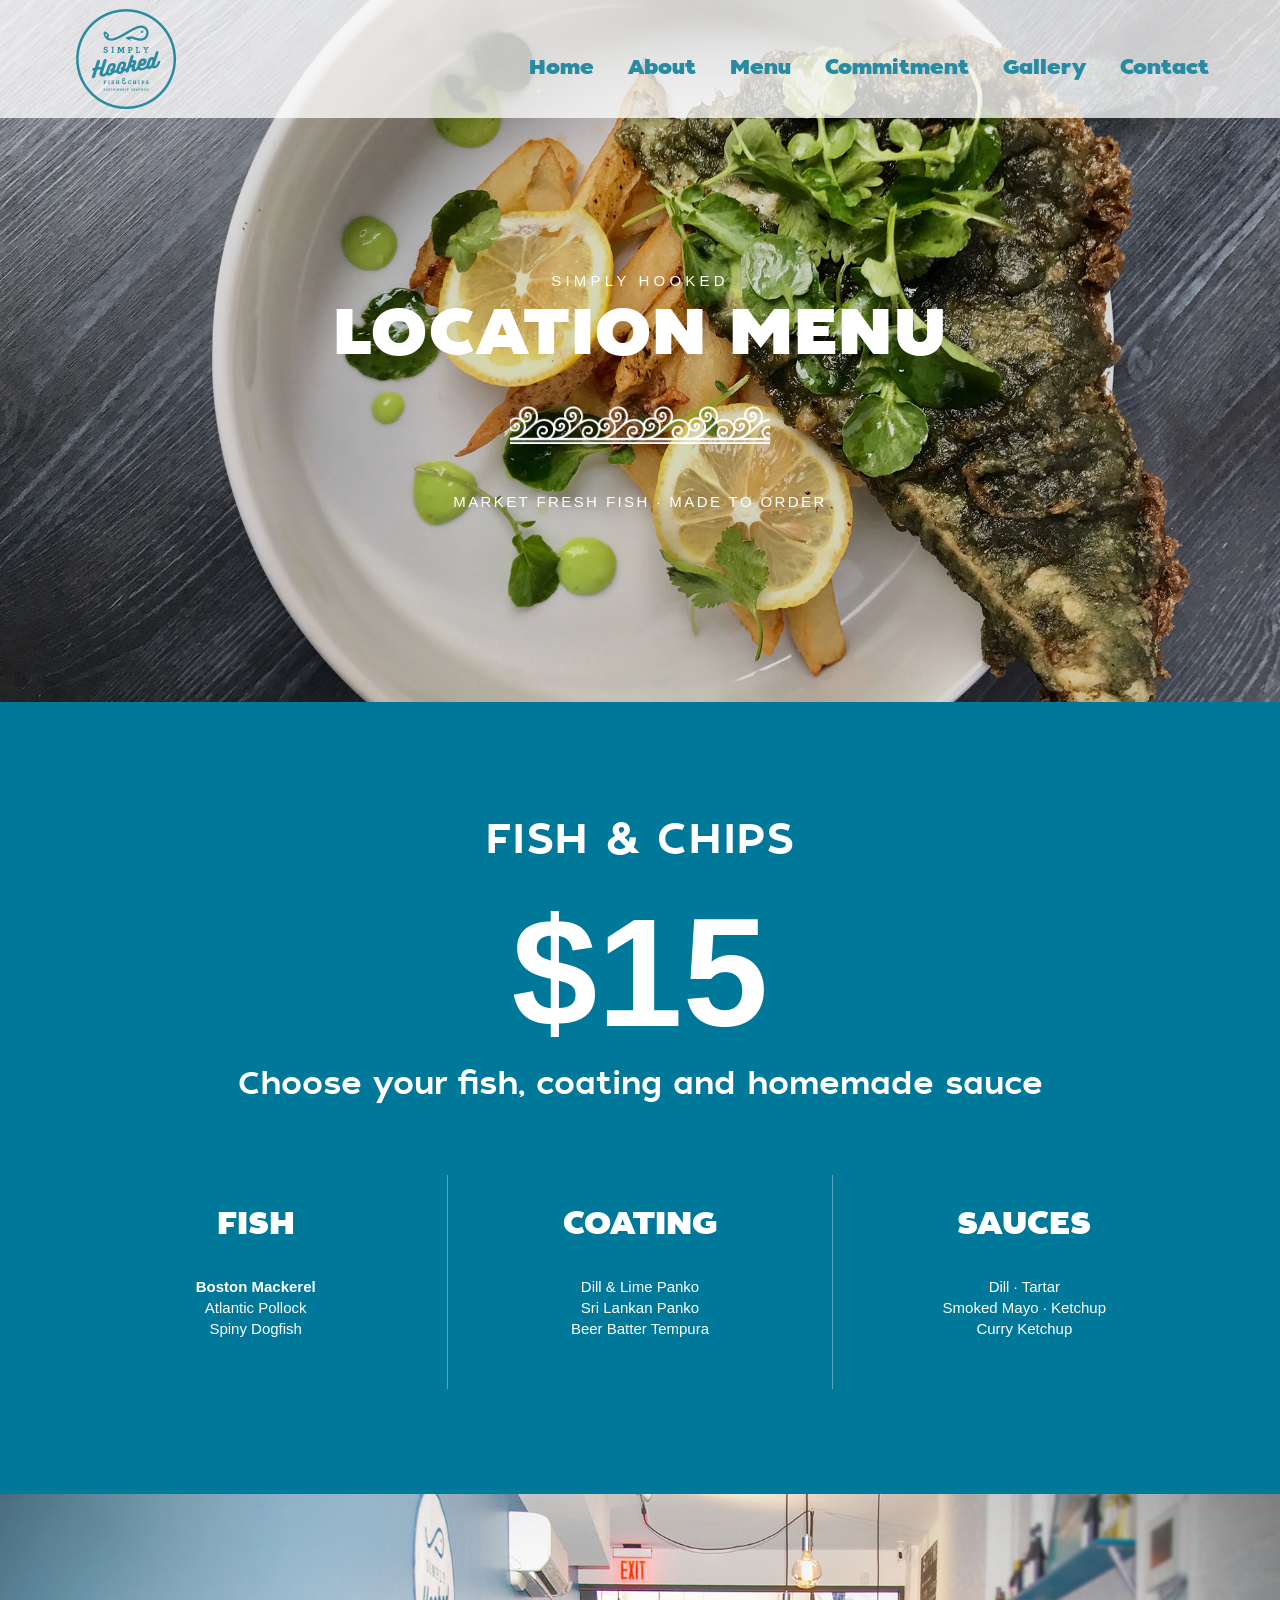
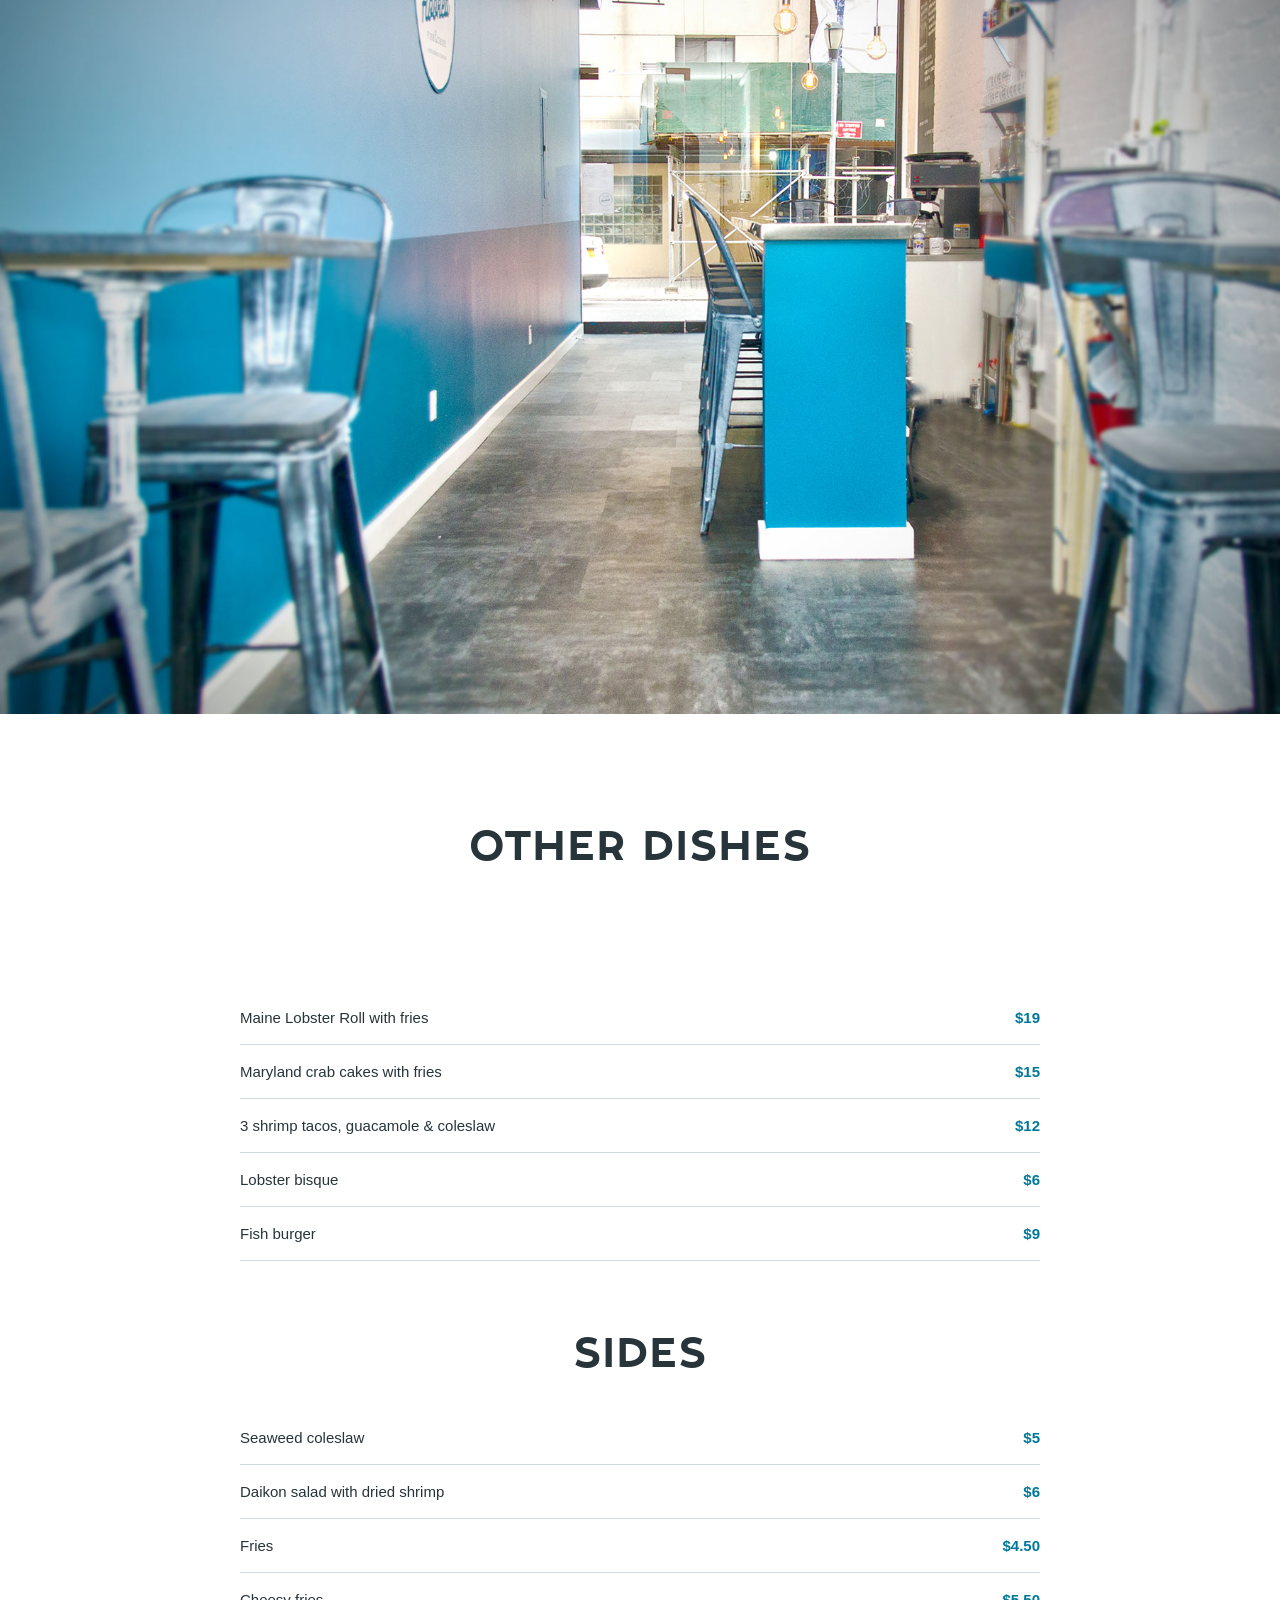
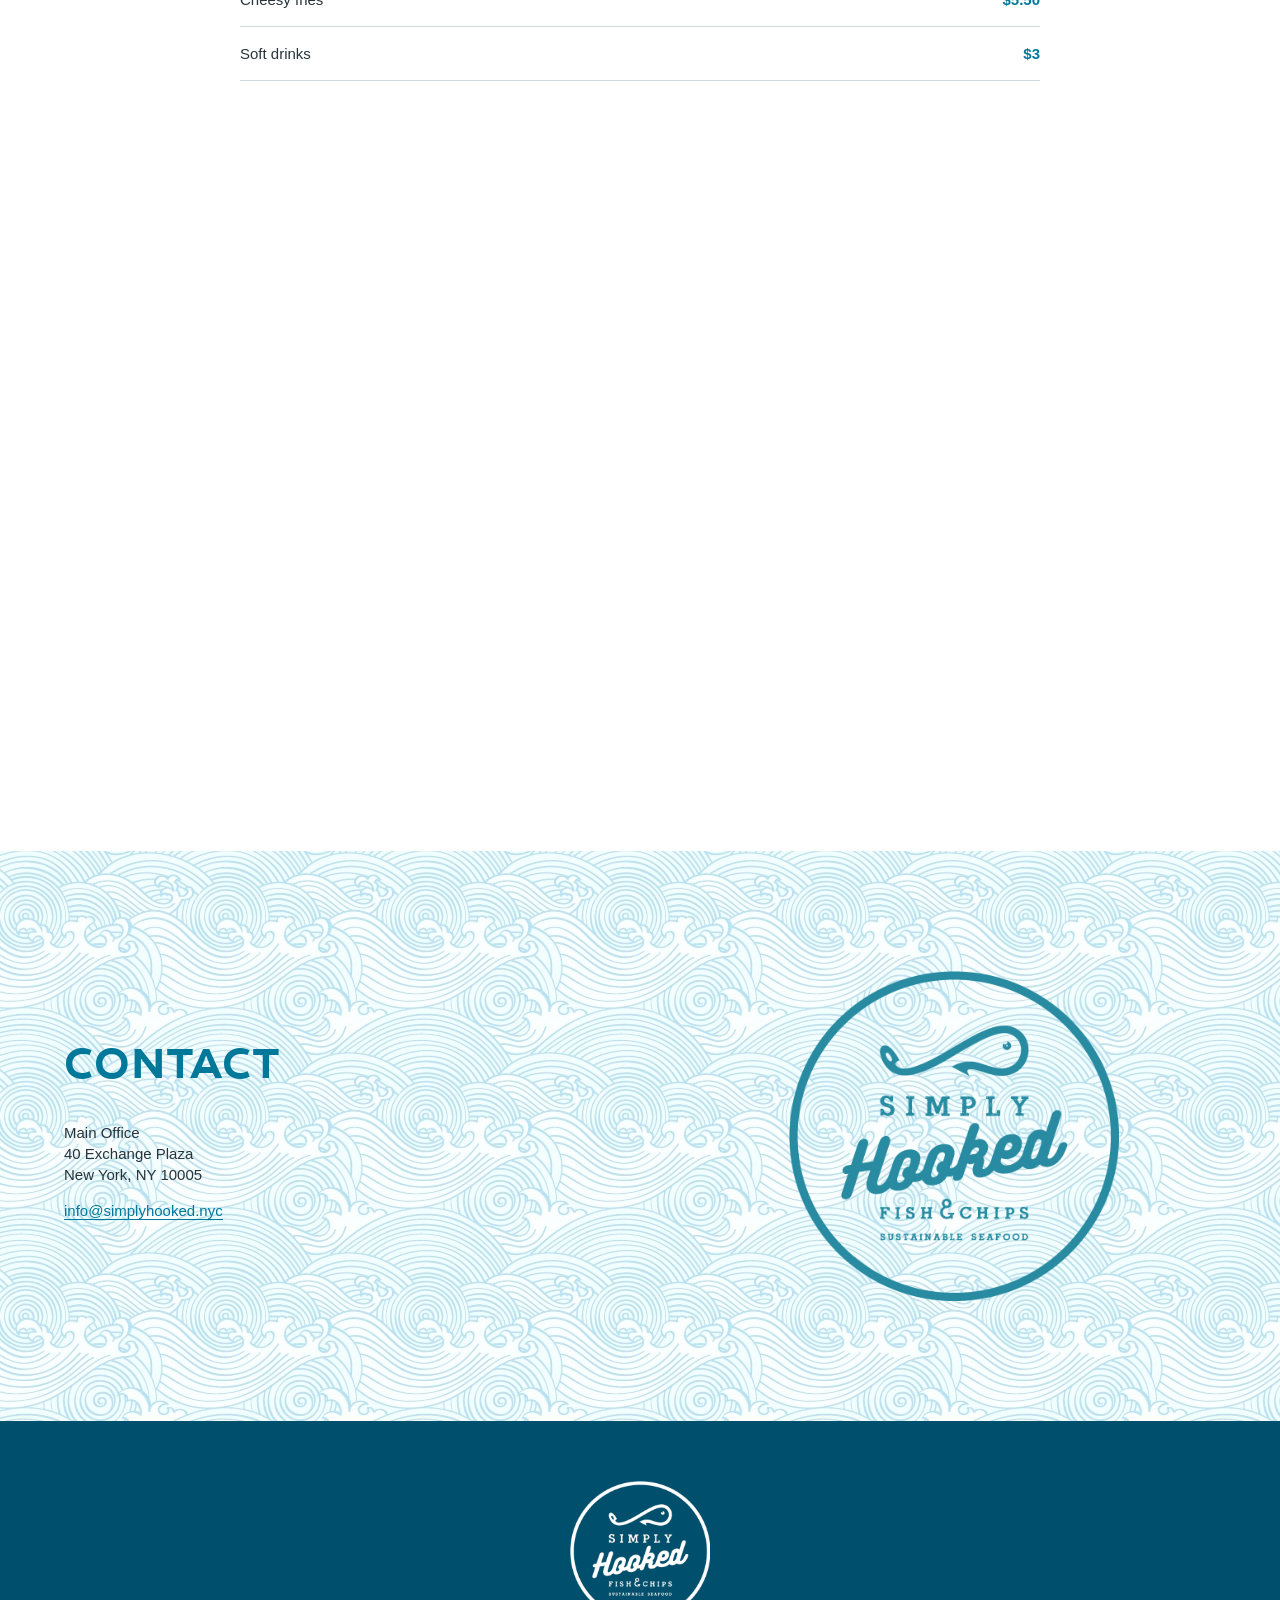
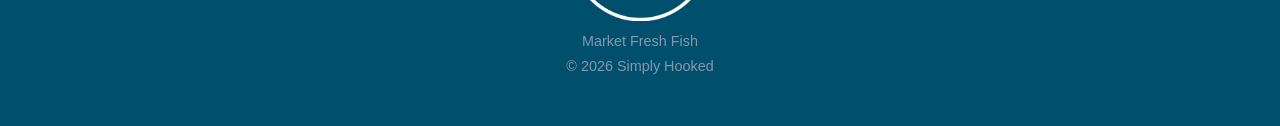
==== commit e069edaa: "Match original header behavior across pages" ====
--- a/menu/index.html
+++ b/menu/index.html
@@ -1,5 +1,5 @@
 <!doctype html><html lang="en"><head><meta charset="utf-8"><meta name="viewport" content="width=device-width,initial-scale=1"><meta name="description" content="Simply Hooked sustainable fish and chips menu."><title>Location Menu | Simply Hooked</title><link rel="icon" href="/favicon.svg"><link rel="stylesheet" href="/styles.css"><script src="/script.js" defer></script></head><body class="menu-page">
-<header class="floating-header"><a class="floating-logo" href="/"><img src="/assets/Simply-Hooked-Logo-white-400.png" alt="Simply Hooked"></a><button class="menu-toggle" type="button" aria-expanded="false" aria-controls="site-nav" data-menu-toggle><span></span><span></span><span></span><b class="sr-only">Menu</b></button><nav class="overlay-nav" id="site-nav" data-nav><a href="/">Home</a><a href="/#about">About</a><a href="/#commitment">Commitment</a><a href="/#gallery">Gallery</a><a href="#contact">Contact</a></nav></header>
+<header class="floating-header"><a class="floating-logo" href="/" aria-label="Simply Hooked home"><img src="/assets/Simply-Hooked-Logo-blue-400.png" alt="Simply Hooked"></a><nav class="desktop-nav"><a href="/">Home</a><a href="/#about">About</a><a class="current" href="/menu/">Menu</a><a href="/#commitment">Commitment</a><a href="/#gallery">Gallery</a><a href="#contact">Contact</a></nav><button class="menu-toggle" type="button" aria-expanded="false" aria-controls="site-nav" data-menu-toggle><span></span><span></span><span></span><b class="sr-only">Menu</b></button><nav class="overlay-nav" id="site-nav" data-nav><a href="/">Home</a><a href="/#about">About</a><a href="/#commitment">Commitment</a><a href="/#gallery">Gallery</a><a href="#contact">Contact</a></nav></header>
 <main><section class="menu-opening"><div class="hero-shade"></div><div class="menu-title reveal"><p>Simply Hooked</p><h1>Location Menu</h1><div class="wave wave-one"></div><span>Market fresh fish · made to order</span></div></section>
 <section class="sea-panel menu-intro"><div class="section-inner narrow reveal"><h2>Fish &amp; Chips</h2><p class="big-price">$15</p><h3>Choose your fish, coating and homemade sauce</h3></div><div class="menu-choice-grid section-inner reveal"><article><h3>Fish</h3><p><strong>Boston Mackerel</strong><br>Atlantic Pollock<br>Spiny Dogfish</p></article><article><h3>Coating</h3><p>Dill &amp; Lime Panko<br>Sri Lankan Panko<br>Beer Batter Tempura</p></article><article><h3>Sauces</h3><p>Dill · Tartar<br>Smoked Mayo · Ketchup<br>Curry Ketchup</p></article></div></section>
 <section class="wide-photo"><img src="/assets/menu3.jpg" alt="Simply Hooked menu"></section>
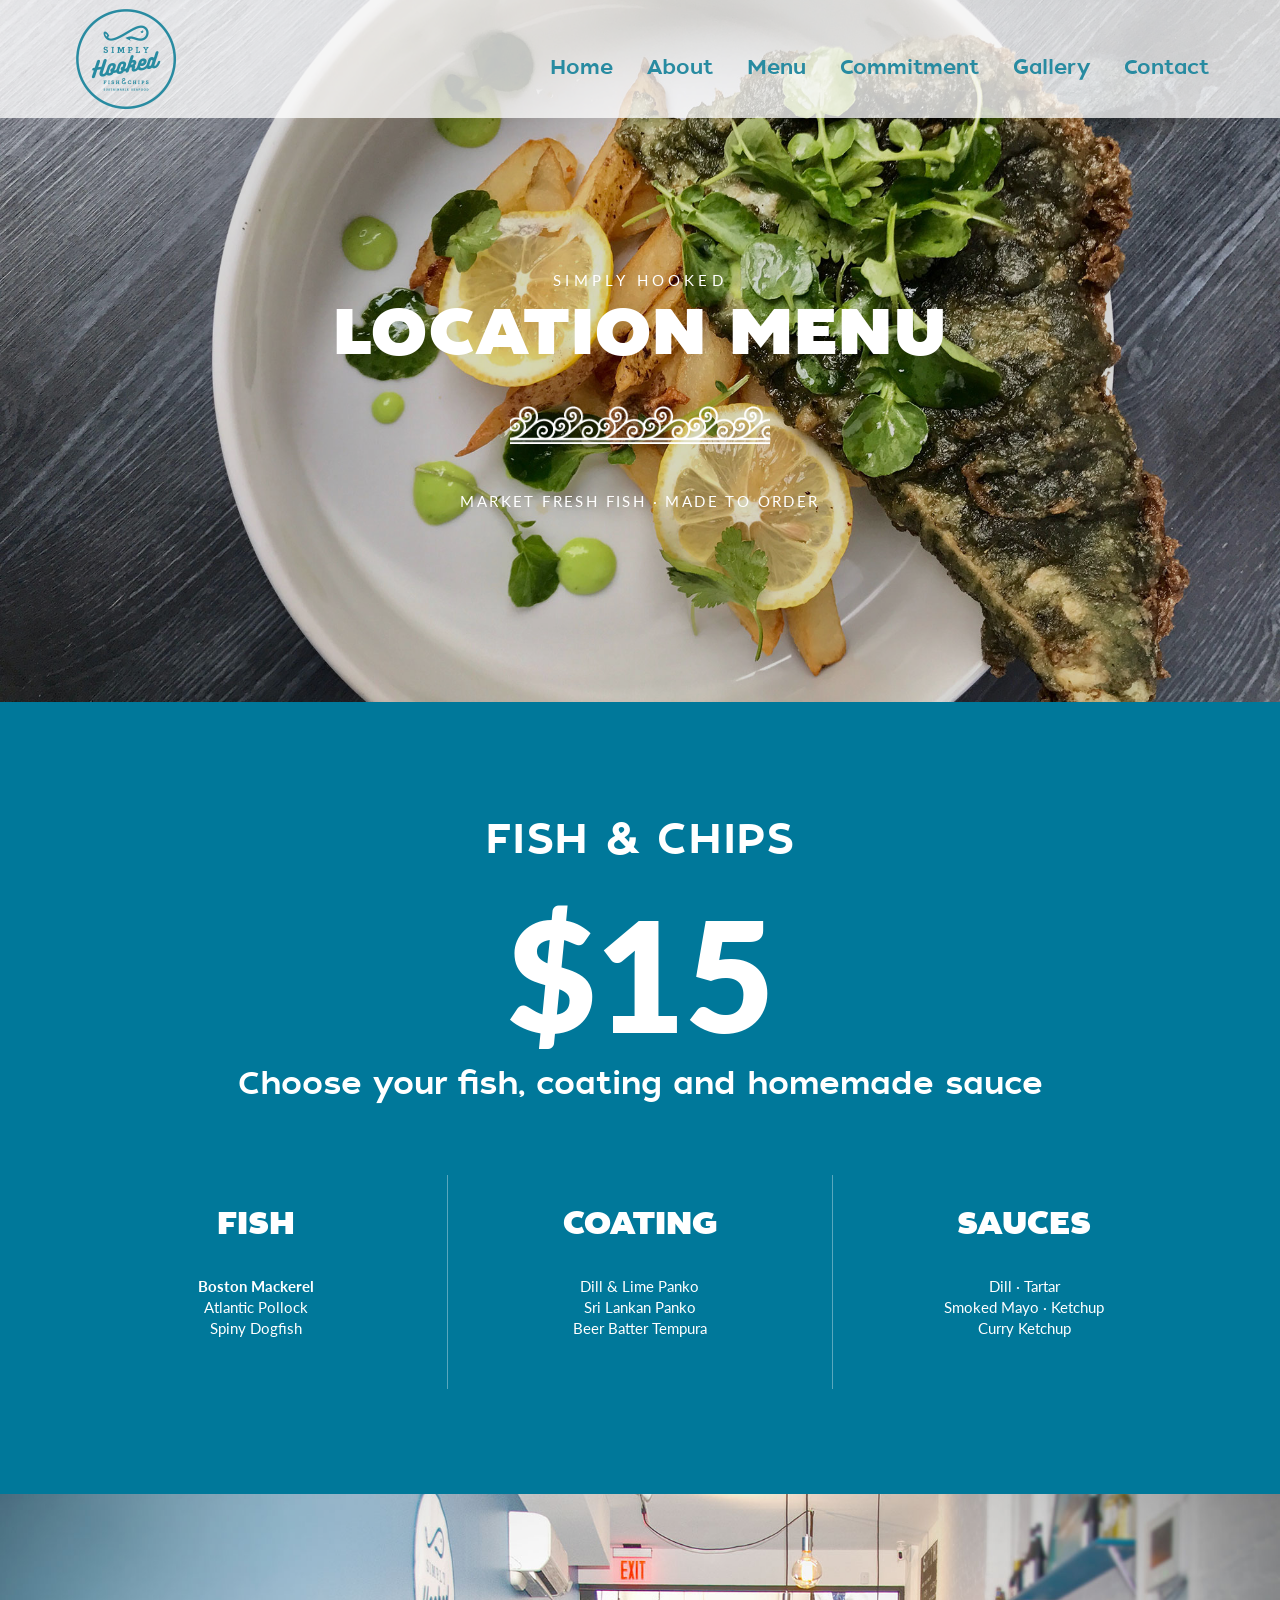
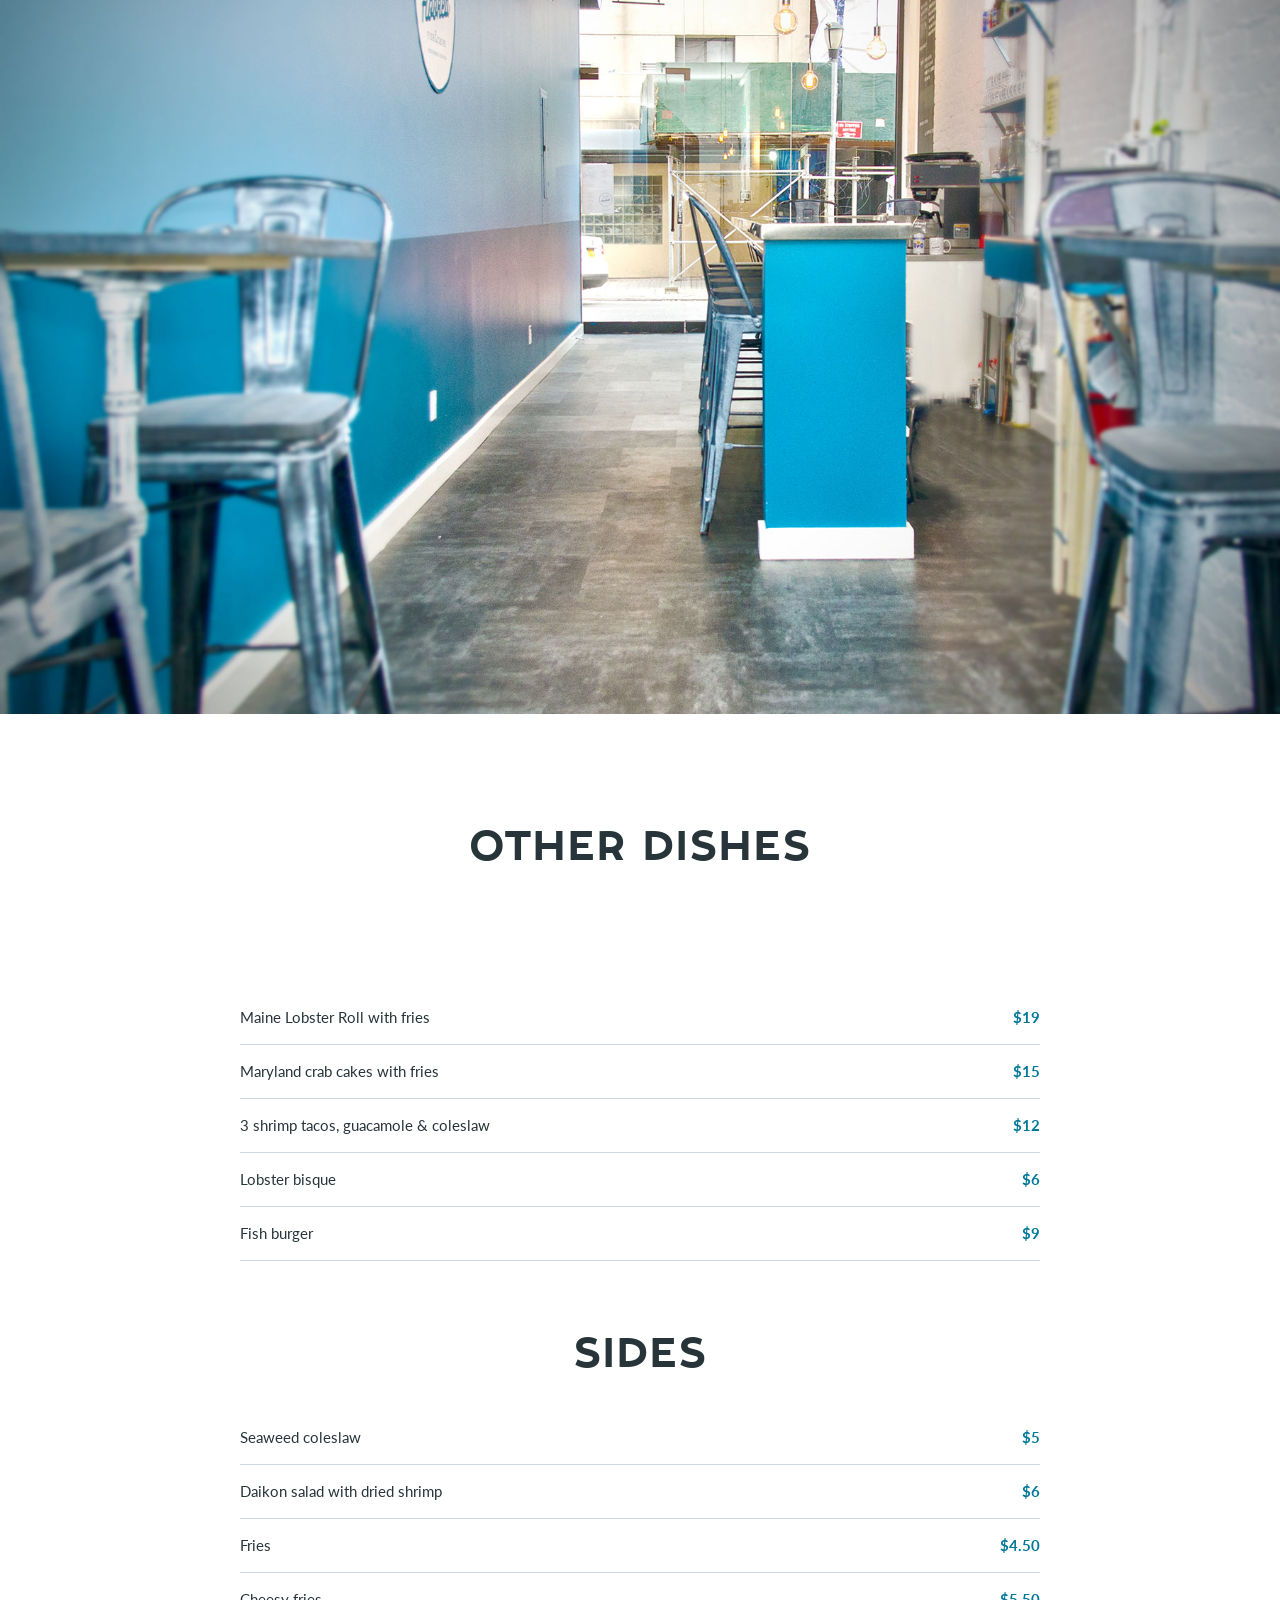
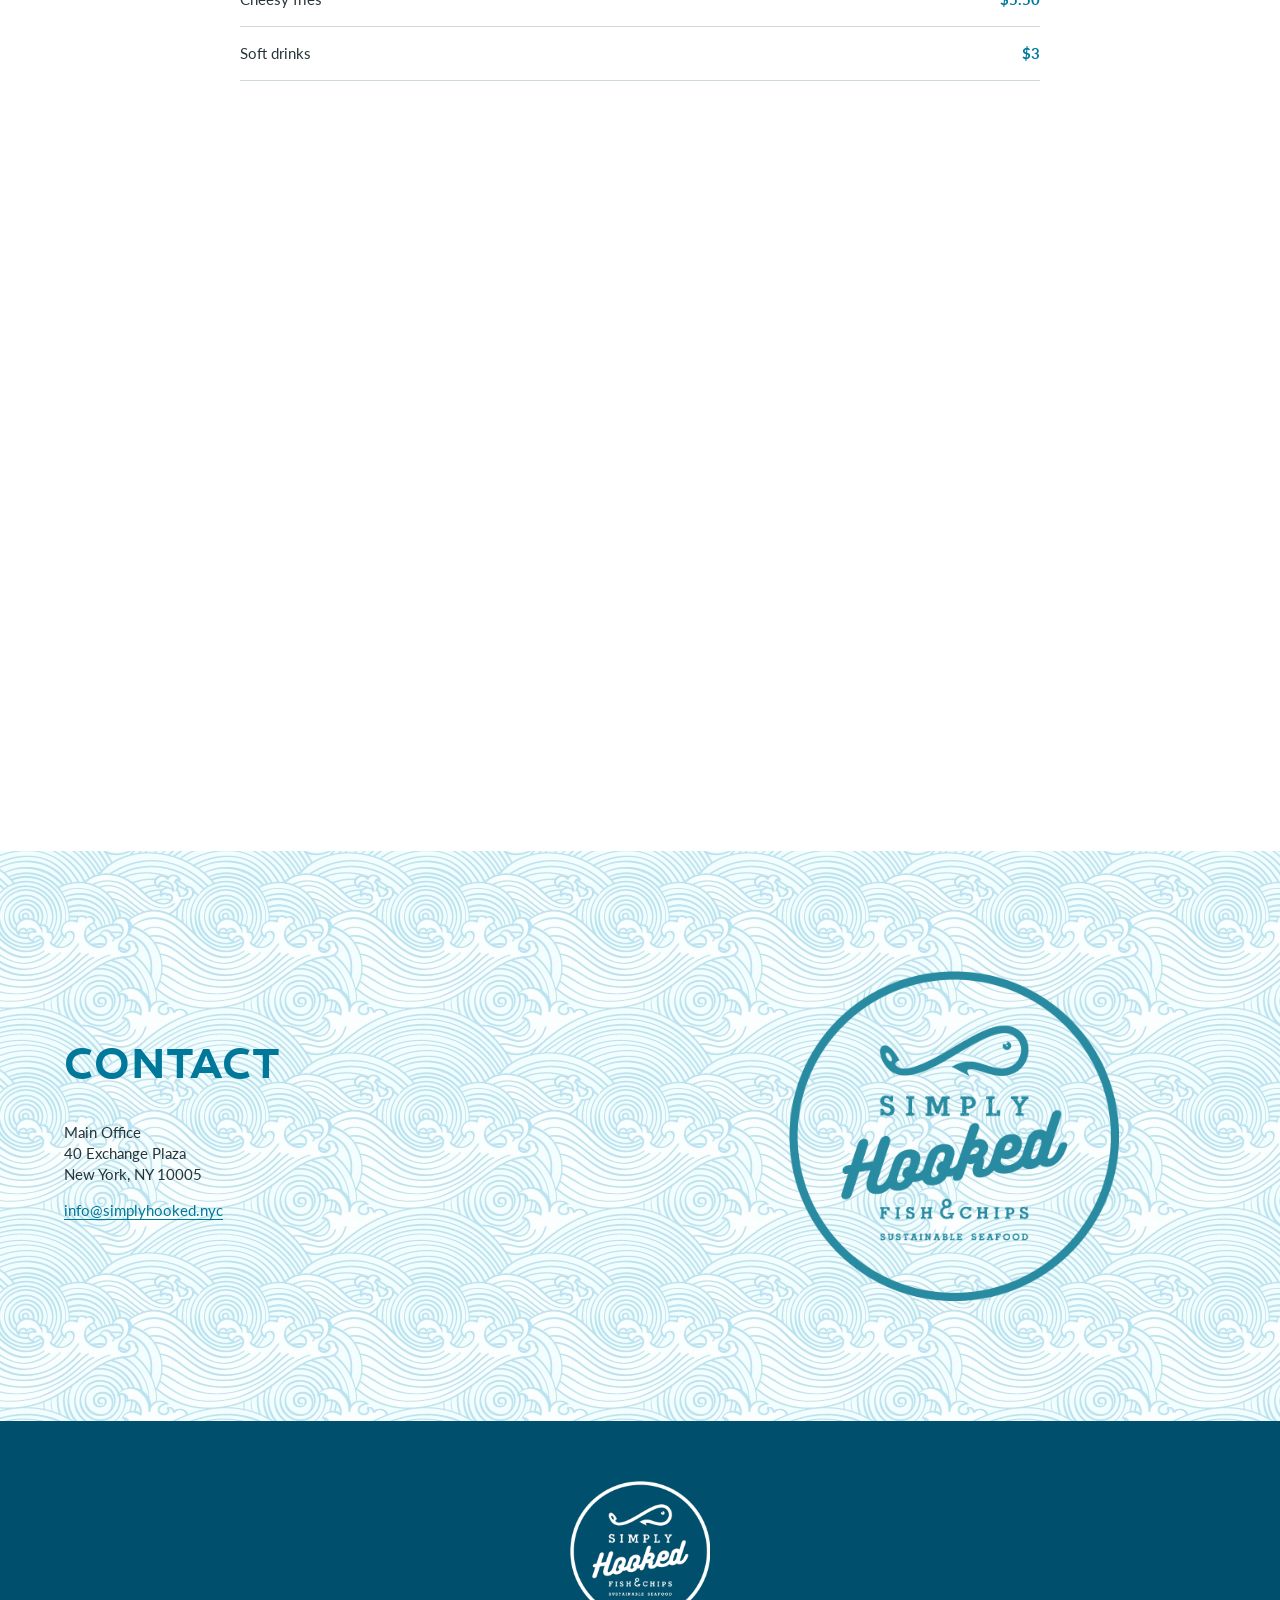
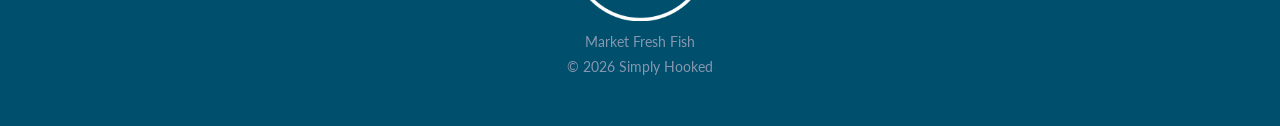
==== commit 6f4c3f7a: "Improve responsive fidelity, typography, and mobile accordion" ====
--- a/menu/index.html
+++ b/menu/index.html
@@ -1,4 +1,4 @@
-<!doctype html><html lang="en"><head><meta charset="utf-8"><meta name="viewport" content="width=device-width,initial-scale=1"><meta name="description" content="Simply Hooked sustainable fish and chips menu."><title>Location Menu | Simply Hooked</title><link rel="icon" href="/favicon.svg"><link rel="stylesheet" href="/styles.css"><script src="/script.js" defer></script></head><body class="menu-page">
+<!doctype html><html lang="en"><head><meta charset="utf-8"><meta name="viewport" content="width=device-width,initial-scale=1"><meta name="description" content="Simply Hooked sustainable fish and chips menu."><title>Location Menu | Simply Hooked</title><link rel="icon" href="/favicon.svg"><link rel="preconnect" href="https://fonts.googleapis.com"><link rel="preconnect" href="https://fonts.gstatic.com" crossorigin><link href="https://fonts.googleapis.com/css2?family=Lato:ital,wght@0,300;0,400;0,700;1,300;1,400;1,700&amp;display=swap" rel="stylesheet"><link rel="stylesheet" href="/styles.css"><script src="/script.js" defer></script></head><body class="menu-page">
 <header class="floating-header"><a class="floating-logo" href="/" aria-label="Simply Hooked home"><img src="/assets/Simply-Hooked-Logo-blue-400.png" alt="Simply Hooked"></a><nav class="desktop-nav"><a href="/">Home</a><a href="/#about">About</a><a class="current" href="/menu/">Menu</a><a href="/#commitment">Commitment</a><a href="/#gallery">Gallery</a><a href="#contact">Contact</a></nav><button class="menu-toggle" type="button" aria-expanded="false" aria-controls="site-nav" data-menu-toggle><span></span><span></span><span></span><b class="sr-only">Menu</b></button><nav class="overlay-nav" id="site-nav" data-nav><a href="/">Home</a><a href="/#about">About</a><a href="/#commitment">Commitment</a><a href="/#gallery">Gallery</a><a href="#contact">Contact</a></nav></header>
 <main><section class="menu-opening"><div class="hero-shade"></div><div class="menu-title reveal"><p>Simply Hooked</p><h1>Location Menu</h1><div class="wave wave-one"></div><span>Market fresh fish · made to order</span></div></section>
 <section class="sea-panel menu-intro"><div class="section-inner narrow reveal"><h2>Fish &amp; Chips</h2><p class="big-price">$15</p><h3>Choose your fish, coating and homemade sauce</h3></div><div class="menu-choice-grid section-inner reveal"><article><h3>Fish</h3><p><strong>Boston Mackerel</strong><br>Atlantic Pollock<br>Spiny Dogfish</p></article><article><h3>Coating</h3><p>Dill &amp; Lime Panko<br>Sri Lankan Panko<br>Beer Batter Tempura</p></article><article><h3>Sauces</h3><p>Dill · Tartar<br>Smoked Mayo · Ketchup<br>Curry Ketchup</p></article></div></section>
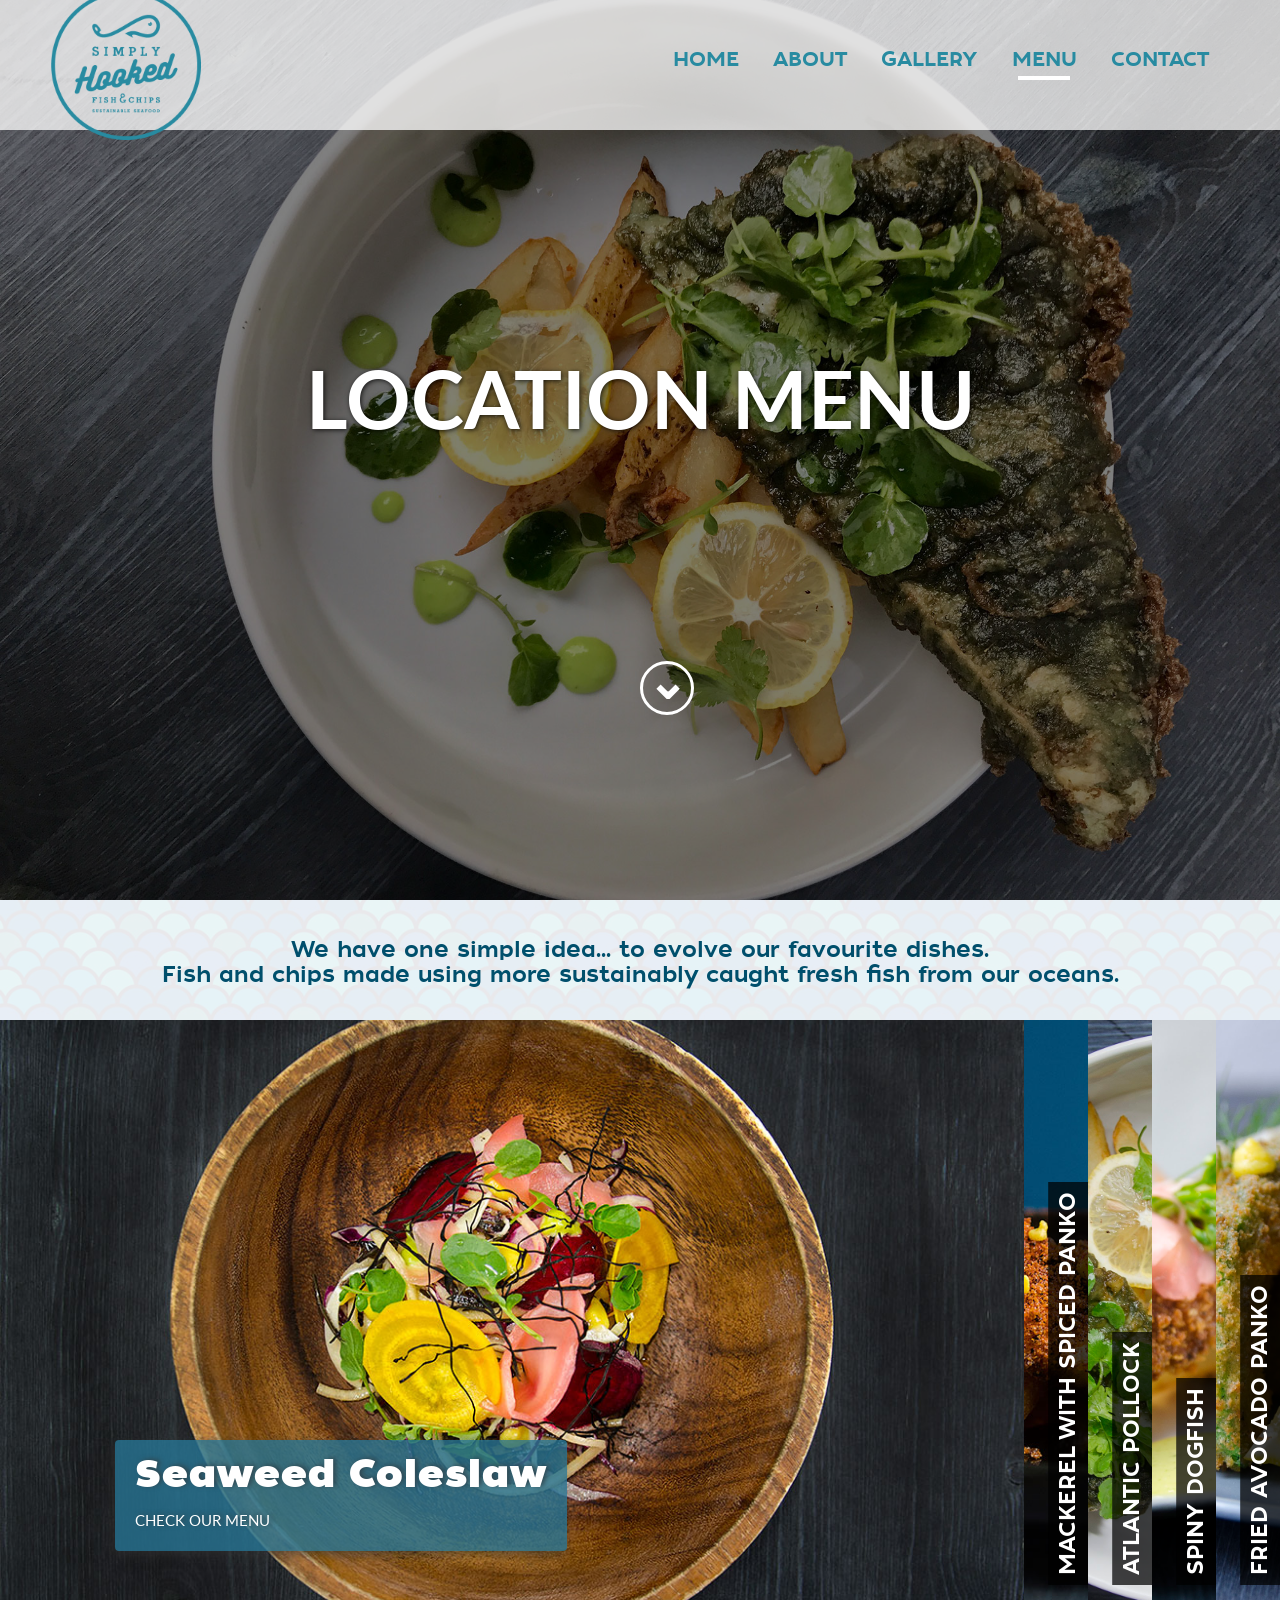
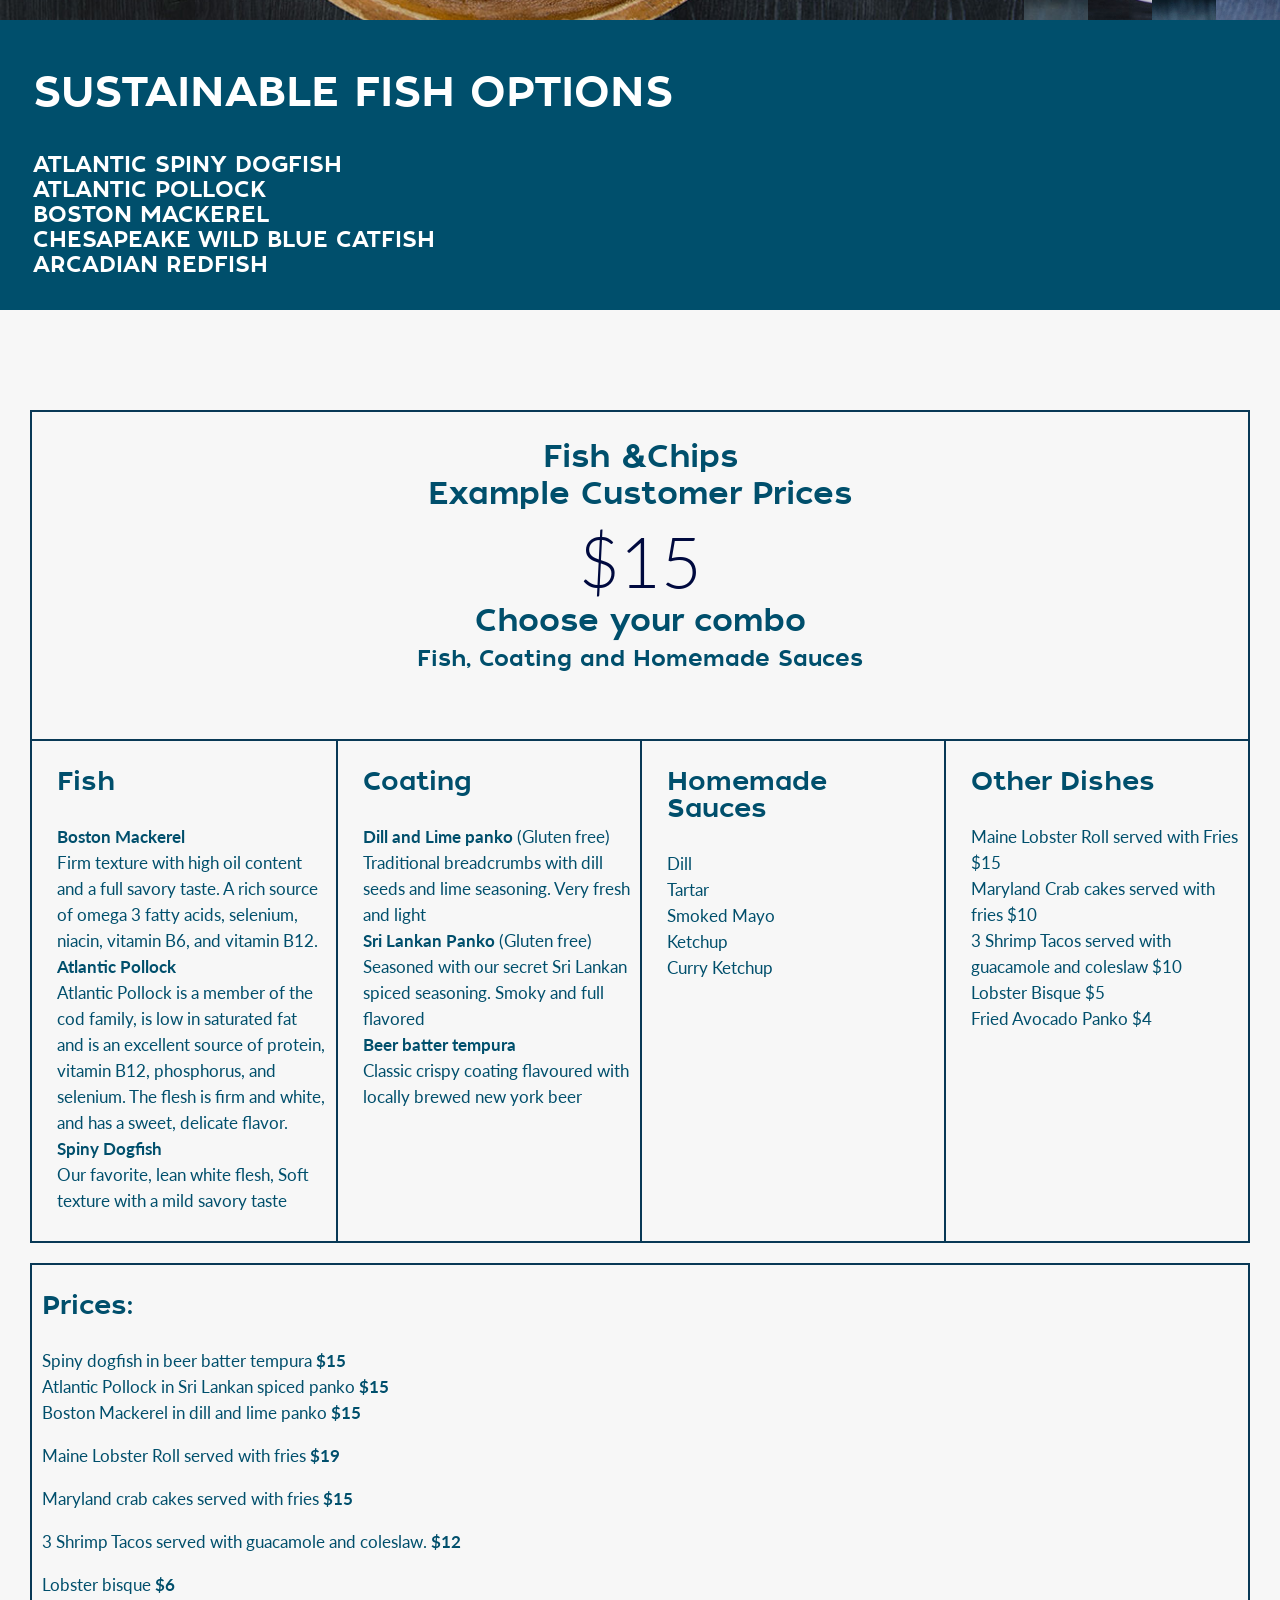
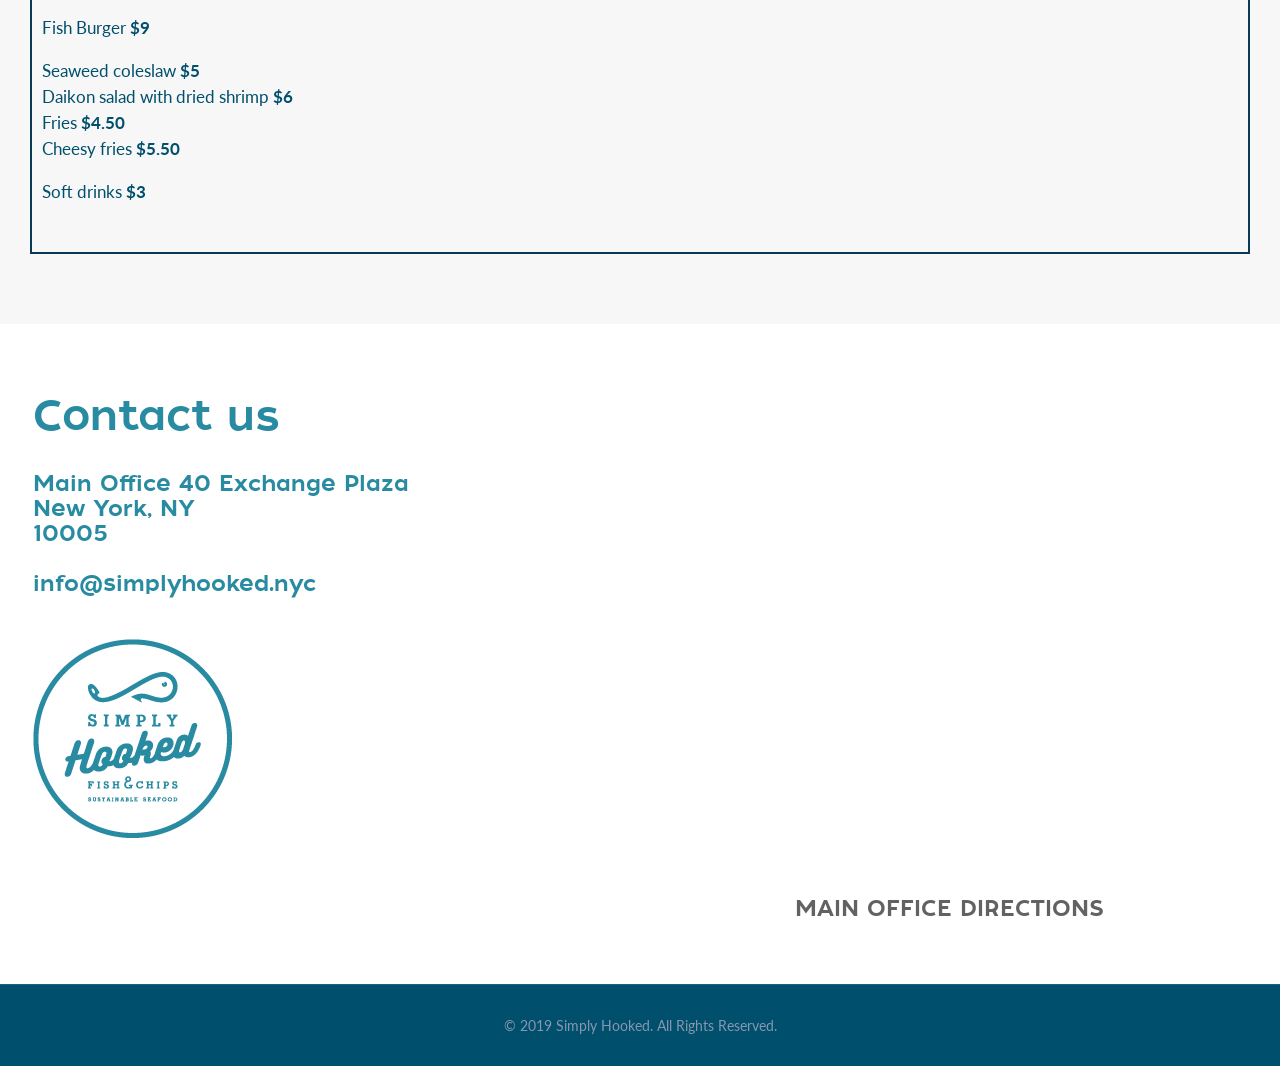
==== commit ba86d629: "Restore exact WordPress location menu and accordion" ====
--- a/menu/index.html
+++ b/menu/index.html
@@ -1,7 +1,119 @@
-<!doctype html><html lang="en"><head><meta charset="utf-8"><meta name="viewport" content="width=device-width,initial-scale=1"><meta name="description" content="Simply Hooked sustainable fish and chips menu."><title>Location Menu | Simply Hooked</title><link rel="icon" href="/favicon.svg"><link rel="preconnect" href="https://fonts.googleapis.com"><link rel="preconnect" href="https://fonts.gstatic.com" crossorigin><link href="https://fonts.googleapis.com/css2?family=Lato:ital,wght@0,300;0,400;0,700;1,300;1,400;1,700&amp;display=swap" rel="stylesheet"><link rel="stylesheet" href="/styles.css"><script src="/script.js" defer></script></head><body class="menu-page">
-<header class="floating-header"><a class="floating-logo" href="/" aria-label="Simply Hooked home"><img src="/assets/Simply-Hooked-Logo-blue-400.png" alt="Simply Hooked"></a><nav class="desktop-nav"><a href="/">Home</a><a href="/#about">About</a><a class="current" href="/menu/">Menu</a><a href="/#commitment">Commitment</a><a href="/#gallery">Gallery</a><a href="#contact">Contact</a></nav><button class="menu-toggle" type="button" aria-expanded="false" aria-controls="site-nav" data-menu-toggle><span></span><span></span><span></span><b class="sr-only">Menu</b></button><nav class="overlay-nav" id="site-nav" data-nav><a href="/">Home</a><a href="/#about">About</a><a href="/#commitment">Commitment</a><a href="/#gallery">Gallery</a><a href="#contact">Contact</a></nav></header>
-<main><section class="menu-opening"><div class="hero-shade"></div><div class="menu-title reveal"><p>Simply Hooked</p><h1>Location Menu</h1><div class="wave wave-one"></div><span>Market fresh fish · made to order</span></div></section>
-<section class="sea-panel menu-intro"><div class="section-inner narrow reveal"><h2>Fish &amp; Chips</h2><p class="big-price">$15</p><h3>Choose your fish, coating and homemade sauce</h3></div><div class="menu-choice-grid section-inner reveal"><article><h3>Fish</h3><p><strong>Boston Mackerel</strong><br>Atlantic Pollock<br>Spiny Dogfish</p></article><article><h3>Coating</h3><p>Dill &amp; Lime Panko<br>Sri Lankan Panko<br>Beer Batter Tempura</p></article><article><h3>Sauces</h3><p>Dill · Tartar<br>Smoked Mayo · Ketchup<br>Curry Ketchup</p></article></div></section>
-<section class="wide-photo"><img src="/assets/menu3.jpg" alt="Simply Hooked menu"></section>
-<section class="menu-list-section"><div class="section-inner"><h2>Other Dishes</h2><div class="wave wave-three"></div><div class="classic-menu"><p><span>Maine Lobster Roll with fries</span><b>$19</b></p><p><span>Maryland crab cakes with fries</span><b>$15</b></p><p><span>3 shrimp tacos, guacamole &amp; coleslaw</span><b>$12</b></p><p><span>Lobster bisque</span><b>$6</b></p><p><span>Fish burger</span><b>$9</b></p></div><h2 class="sides-title">Sides</h2><div class="classic-menu"><p><span>Seaweed coleslaw</span><b>$5</b></p><p><span>Daikon salad with dried shrimp</span><b>$6</b></p><p><span>Fries</span><b>$4.50</b></p><p><span>Cheesy fries</span><b>$5.50</b></p><p><span>Soft drinks</span><b>$3</b></p></div></div></section>
-<section class="ocean-break"></section><section class="contact-panel" id="contact"><div class="section-inner contact-grid reveal"><div><h2>Contact</h2><p>Main Office<br>40 Exchange Plaza<br>New York, NY 10005</p><a href="mailto:info@simplyhooked.nyc">info@simplyhooked.nyc</a></div><img src="/assets/Simply-Hooked-Logo-blue-400.png" alt="Simply Hooked"></div></section></main><footer><img src="/assets/Simply-Hooked-Logo-white-400.png" alt="Simply Hooked"><p>Market Fresh Fish</p><p>© <span data-year></span> Simply Hooked</p></footer></body></html>
+<!doctype html>
+<html lang="en">
+<head>
+  <meta charset="utf-8">
+  <meta name="viewport" content="width=device-width,initial-scale=1">
+  <meta name="description" content="Simply Hooked sustainable fish and chips location menu.">
+  <title>Location Menu | Simply Hooked</title>
+  <link rel="icon" href="/favicon.svg" type="image/svg+xml">
+  <link rel="preconnect" href="https://fonts.googleapis.com">
+  <link rel="preconnect" href="https://fonts.gstatic.com" crossorigin>
+  <link href="https://fonts.googleapis.com/css2?family=Lato:ital,wght@0,300;0,400;0,700;1,300;1,400;1,700&amp;display=swap" rel="stylesheet">
+  <link rel="stylesheet" href="/styles.css">
+  <script src="/script.js" defer></script>
+</head>
+<body class="menu-page">
+  <a class="skip-link" href="#menu-intro">Skip to content</a>
+  <header class="floating-header">
+    <a class="floating-logo" href="/" aria-label="Simply Hooked home">
+      <img class="logo-main" src="/assets/Simply-Hooked-Logo-blue-400.png" alt="Simply Hooked">
+      <img class="logo-sticky" src="/assets/simply-hooked-typo-white.png" alt="">
+    </a>
+    <nav class="desktop-nav" aria-label="Main navigation">
+      <a href="/">Home</a><a href="/#about">About</a><a href="/#gallery">Gallery</a><a class="current" href="/menu/">Menu</a><a href="#contact">Contact</a>
+    </nav>
+    <button class="menu-toggle" type="button" aria-expanded="false" aria-controls="site-nav" data-menu-toggle><span></span><span></span><span></span><b class="sr-only">Menu</b></button>
+    <nav class="overlay-nav" id="site-nav" data-nav aria-label="Mobile navigation">
+      <a href="/">Home</a><a href="/#about">About</a><a href="/#gallery">Gallery</a><a href="/menu/">Menu</a><a href="#contact">Contact</a>
+    </nav>
+  </header>
+
+  <main>
+    <section class="menu-hero" aria-label="Location menu">
+      <div class="menu-hero-shade"></div>
+      <h1>LOCATION MENU</h1>
+      <a class="scroll-cue" href="#menu-intro" aria-label="Scroll to menu"><span>⌄</span></a>
+    </section>
+
+    <section class="menu-message hover-texture" id="menu-intro">
+      <h4>We have one simple idea... to evolve our favourite dishes.<br>Fish and chips made using more sustainably caught fresh fish from our oceans.</h4>
+    </section>
+
+    <section class="food-accordion" data-accordion aria-label="Simply Hooked menu highlights">
+      <article class="accordion-panel" tabindex="0" style="--panel-image:url('/assets/sea-weed-salad.jpg')">
+        <h2 class="accordion-closed">SEAWEED COLESLAW</h2>
+        <div class="accordion-open"><h1>Seaweed Coleslaw</h1><a href="#menu-section">CHECK OUR MENU</a></div>
+      </article>
+      <article class="accordion-panel" tabindex="0" style="--panel-image:url('/assets/fish-and-chips.jpg')">
+        <h2 class="accordion-closed">MACKEREL WITH SPICED PANKO</h2>
+        <div class="accordion-open"><h1>Boston Mackerel with Sri Lankan spiced panko</h1><a href="#menu-section">CHECK OUR MENU</a></div>
+      </article>
+      <article class="accordion-panel" tabindex="0" style="--panel-image:url('/assets/DSC_2293-1hooked.jpg')">
+        <h2 class="accordion-closed">ATLANTIC POLLOCK</h2>
+        <div class="accordion-open"><h1>Atlantic pollock with matcha and spirulina tempura</h1><a href="#menu-section">CHECK OUR MENU</a></div>
+      </article>
+      <article class="accordion-panel" tabindex="0" style="--panel-image:url('/assets/DSC_2318-1hooked.jpg')">
+        <h2 class="accordion-closed">SPINY DOGFISH</h2>
+        <div class="accordion-open"><h1>Spiny dogfish with sichuan pepper and ginger panko</h1><a href="#menu-section">CHECK OUR MENU</a></div>
+      </article>
+      <article class="accordion-panel" tabindex="0" style="--panel-image:url('/assets/DSC_2474-1hooked.jpg')">
+        <h2 class="accordion-closed">FRIED AVOCADO PANKO</h2>
+        <div class="accordion-open"><h1>Fried avocado panko</h1><a href="#menu-section">CHECK OUR MENU</a></div>
+      </article>
+    </section>
+
+    <section class="sustainable-panel">
+      <div class="sustainable-fish">
+        <h2>SUSTAINABLE FISH OPTIONS</h2>
+        <h4>ATLANTIC SPINY DOGFISH</h4>
+        <h4>ATLANTIC POLLOCK</h4>
+        <h4>BOSTON MACKEREL</h4>
+        <h4>CHESAPEAKE WILD BLUE CATFISH</h4>
+        <h4>ARCADIAN REDFISH</h4>
+      </div>
+    </section>
+
+    <section class="menu-details" id="menu-section">
+      <div class="price-box">
+        <h3>Fish &amp;Chips</h3><h3><br> Example Customer Prices</h3>
+        <p class="menu-price">$15</p>
+        <h3>Choose your combo</h3>
+        <h4>Fish, Coating and Homemade Sauces</h4>
+      </div>
+
+      <div class="combo-grid">
+        <article><h3>Fish</h3><p><b>Boston Mackerel</b><br>Firm texture with high oil content and a full savory taste. A rich source of omega 3 fatty acids, selenium, niacin, vitamin B6, and vitamin B12.<br><b>Atlantic Pollock</b><br>Atlantic Pollock is a member of the cod family, is low in saturated fat and is an excellent source of protein, vitamin B12, phosphorus, and selenium. The flesh is firm and white, and has a sweet, delicate flavor.<br><b>Spiny Dogfish</b><br>Our favorite, lean white flesh, Soft texture with a mild savory taste</p></article>
+        <article><h3>Coating</h3><p><b>Dill and Lime panko</b> (Gluten free)<br>Traditional breadcrumbs with dill seeds and lime seasoning. Very fresh and light<br><b>Sri Lankan Panko</b> (Gluten free)<br>Seasoned with our secret Sri Lankan spiced seasoning. Smoky and full flavored<br><b>Beer batter tempura</b><br>Classic crispy coating flavoured with locally brewed new york beer</p></article>
+        <article><h3>Homemade Sauces</h3><p>Dill<br>Tartar<br>Smoked Mayo<br>Ketchup<br>Curry Ketchup</p></article>
+        <article><h3>Other Dishes</h3><p>Maine Lobster Roll served with Fries $15<br>Maryland Crab cakes served with fries $10<br>3 Shrimp Tacos served with guacamole and coleslaw $10<br>Lobster Bisque $5<br>Fried Avocado Panko $4</p></article>
+      </div>
+
+      <div class="general-prices">
+        <h3>Prices:</h3>
+        <p>Spiny dogfish in beer batter tempura <strong>$15</strong><br>Atlantic Pollock in Sri Lankan spiced panko <strong>$15</strong><br>Boston Mackerel in dill and lime panko <strong>$15</strong></p>
+        <p>Maine Lobster Roll served with fries <strong>$19</strong></p>
+        <p>Maryland crab cakes served with fries <strong>$15</strong></p>
+        <p>3 Shrimp Tacos served with guacamole and coleslaw. <strong>$12</strong></p>
+        <p>Lobster bisque <strong>$6</strong></p>
+        <p>Fish Burger <strong>$9</strong></p>
+        <p>Seaweed coleslaw <strong>$5</strong><br>Daikon salad with dried shrimp <strong>$6</strong><br>Fries <strong>$4.50</strong><br>Cheesy fries <strong>$5.50</strong></p>
+        <p>Soft drinks <strong>$3</strong></p>
+      </div>
+    </section>
+
+    <section class="menu-contact" id="contact">
+      <div class="contact-copy">
+        <h2>Contact us</h2>
+        <h4>Main Office 40 Exchange Plaza<br>New York, NY<br>10005<br><br><a href="mailto:info@simplyhooked.nyc">info@simplyhooked.nyc</a></h4>
+        <img src="/assets/Simply-Hooked-Logo-blue.png" alt="Simply Hooked">
+      </div>
+      <div class="contact-map">
+        <iframe title="Simply Hooked main office map" src="https://www.google.com/maps?q=40%20Exchange%20Plaza%20New%20York%20NY%2010005&amp;output=embed" loading="lazy"></iframe>
+        <h4><a href="https://www.google.com/maps/place/353+W+14th+St,+New+York,+NY+10014" target="_blank" rel="noreferrer">MAIN OFFICE DIRECTIONS</a></h4>
+      </div>
+    </section>
+  </main>
+
+  <footer class="exact-footer"><p>© 2019 Simply Hooked. All Rights Reserved.</p></footer>
+</body>
+</html>
